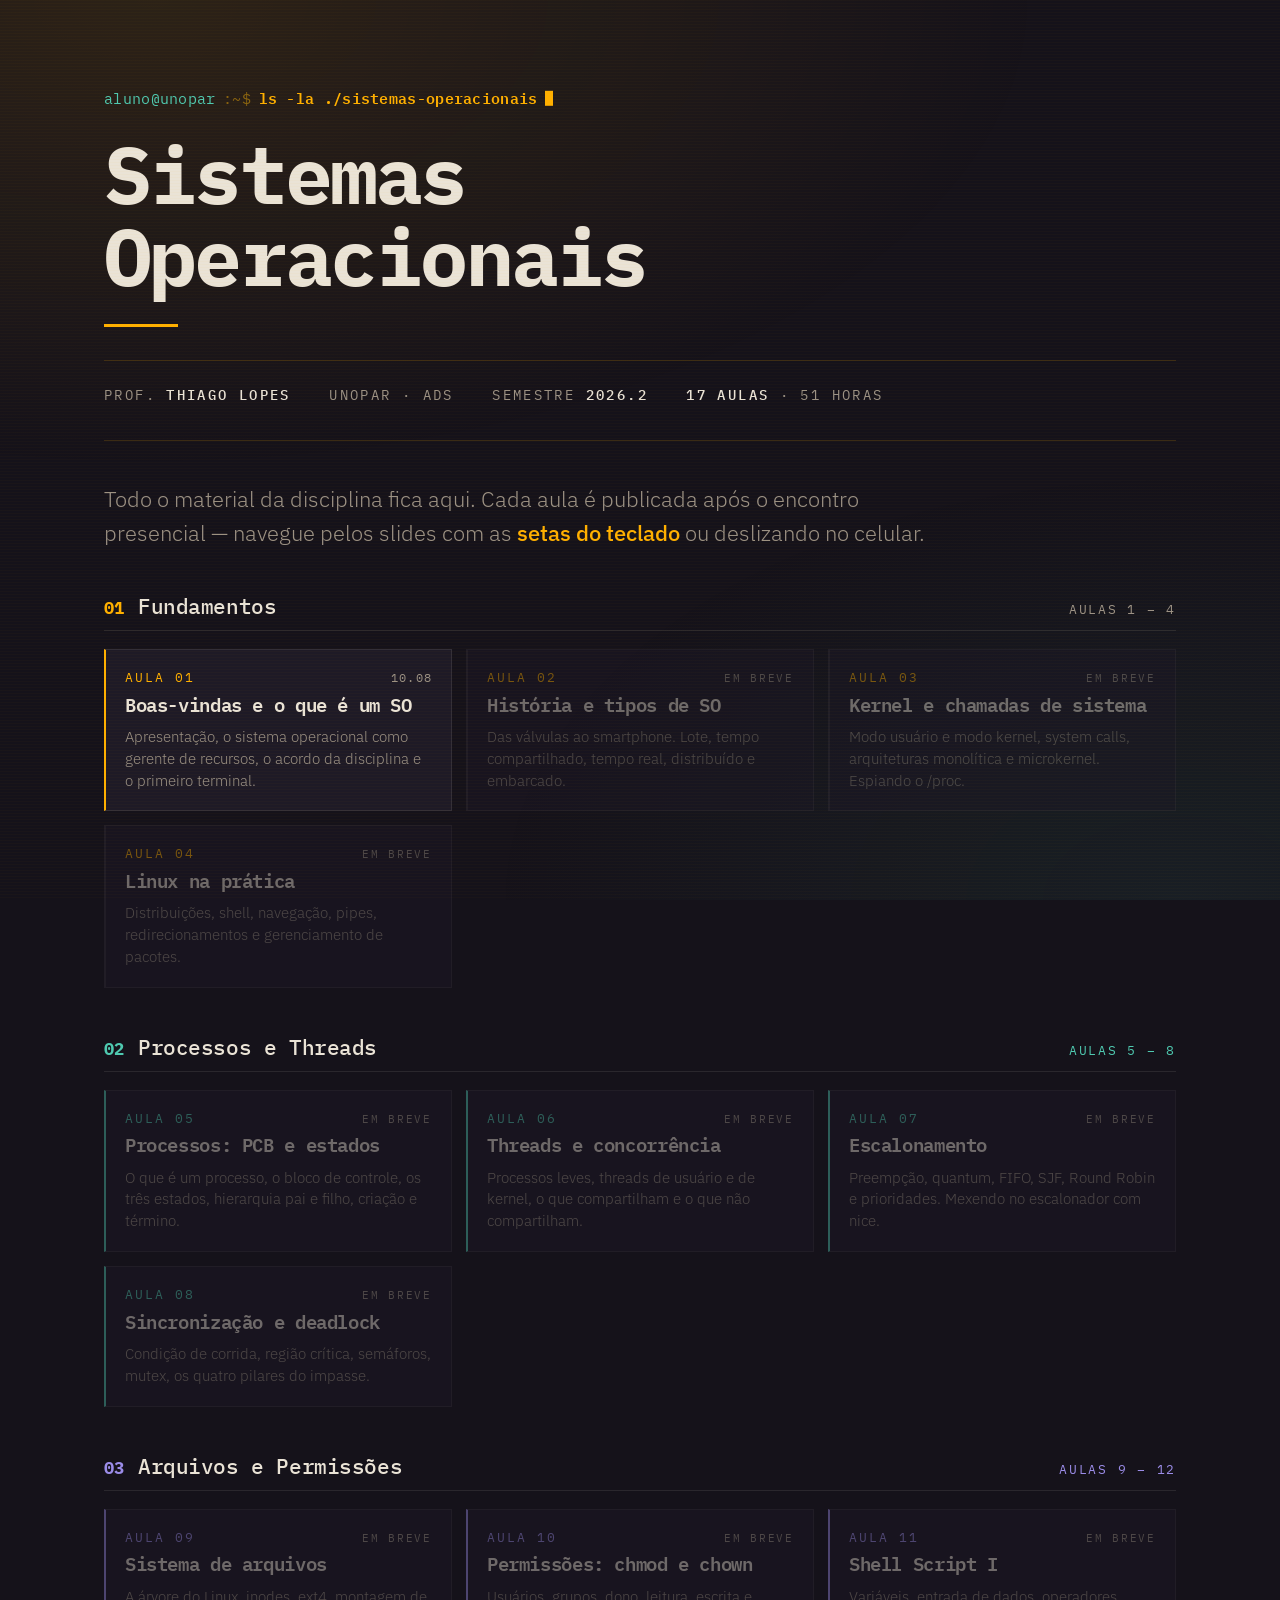
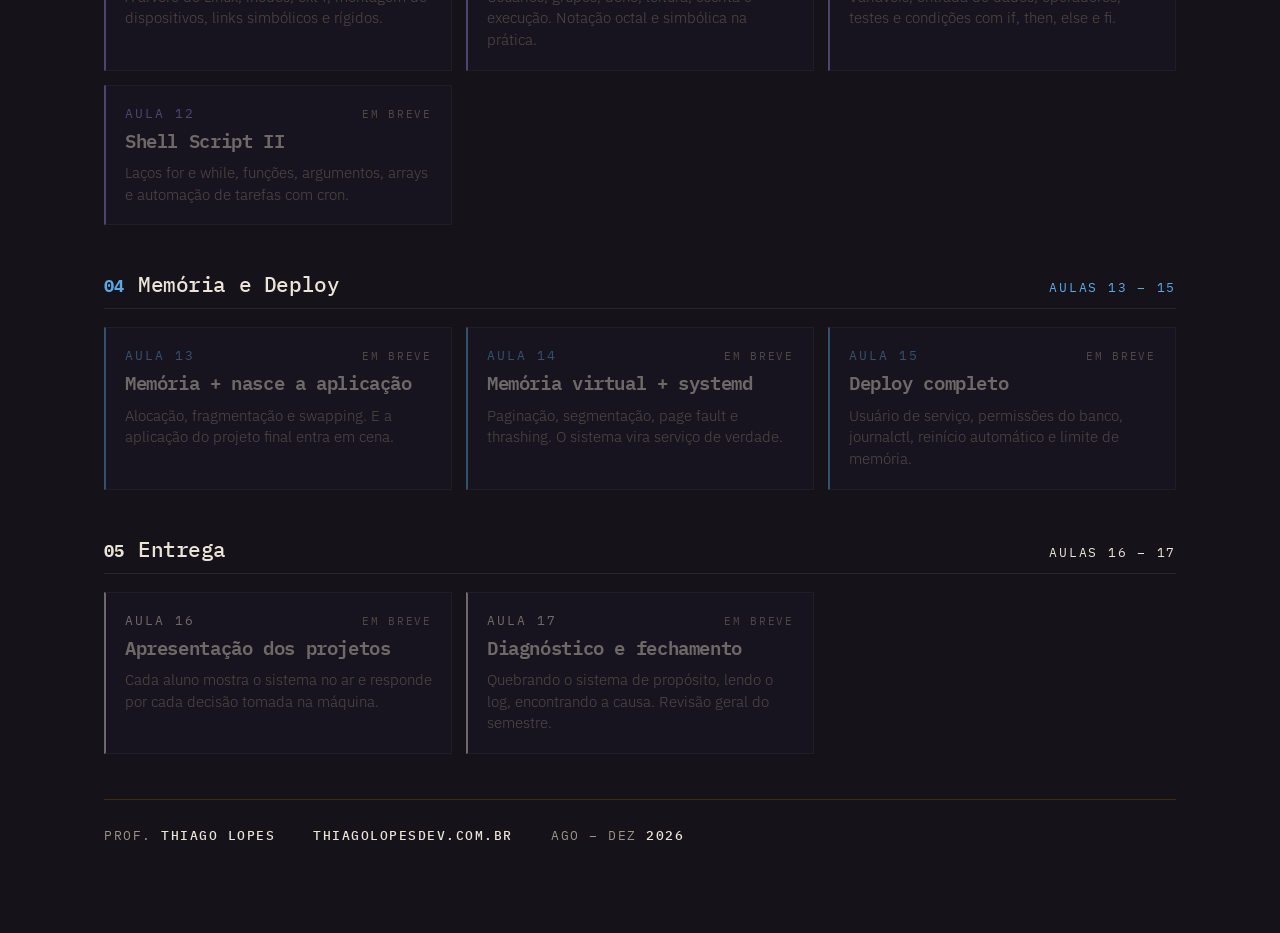
==== index.html @ 39b2677d "first commit" ====
<!DOCTYPE html>
<html lang="pt-BR">
<head>
<meta charset="UTF-8">
<meta name="viewport" content="width=device-width, initial-scale=1.0">
<title>Sistemas Operacionais — 2026.2 — Prof. Thiago Lopes</title>
<meta name="description" content="Material da disciplina de Sistemas Operacionais — Análise e Desenvolvimento de Sistemas — Unopar. Prof. Thiago Lopes.">
<link rel="preconnect" href="https://fonts.googleapis.com">
<link rel="preconnect" href="https://fonts.gstatic.com" crossorigin>
<link href="https://fonts.googleapis.com/css2?family=IBM+Plex+Mono:wght@400;500;600;700&family=IBM+Plex+Sans:wght@300;400;500;600&display=swap" rel="stylesheet">
<link rel="stylesheet" href="assets/deck.css">
</head>
<body class="index">

<div class="page">

  <header class="idx-head">
    <div class="prompt">
      <span class="usr">aluno@unopar</span><span class="sym">:~$</span>
      <span class="cmd">ls -la ./sistemas-operacionais</span><span class="caret"></span>
    </div>
    <h1>Sistemas<br>Operacionais</h1>
    <div class="rule-amber"></div>
    <div class="cover-meta">
      <div>Prof. <b>Thiago Lopes</b></div>
      <div>Unopar &middot; ADS</div>
      <div>Semestre <b>2026.2</b></div>
      <div><b>17 aulas</b> &middot; 51 horas</div>
    </div>
  </header>

  <p class="lede dim" style="margin-bottom:clamp(26px,4.6vh,46px)">
    Todo o material da disciplina fica aqui. Cada aula é publicada após o encontro presencial —
    navegue pelos slides com as <span class="hl">setas do teclado</span> ou deslizando no celular.
  </p>

  <div id="modulos"></div>

  <footer class="idx-foot">
    <div>Prof. <b>Thiago Lopes</b></div>
    <div><b>thiagolopesdev.com.br</b></div>
    <div>Ago &ndash; Dez <b>2026</b></div>
  </footer>

</div>

<script>
/* =========================================================
   CONFIGURAÇÃO DAS AULAS
   Para publicar uma aula: troque  pub:false  por  pub:true
   e suba o arquivo aulaXX.html correspondente.
   ========================================================= */
var MODULOS = [
  {
    n: '01', nome: 'Fundamentos', cls: '', faixa: 'Aulas 1 – 4',
    aulas: [
      { id: '01', data: '10.08', pub: true,  tt: 'Boas-vindas e o que é um SO',
        ds: 'Apresentação, o sistema operacional como gerente de recursos, o acordo da disciplina e o primeiro terminal.' },
      { id: '02', data: '17.08', pub: false, tt: 'História e tipos de SO',
        ds: 'Das válvulas ao smartphone. Lote, tempo compartilhado, tempo real, distribuído e embarcado.' },
      { id: '03', data: '24.08', pub: false, tt: 'Kernel e chamadas de sistema',
        ds: 'Modo usuário e modo kernel, system calls, arquiteturas monolítica e microkernel. Espiando o /proc.' },
      { id: '04', data: '31.08', pub: false, tt: 'Linux na prática',
        ds: 'Distribuições, shell, navegação, pipes, redirecionamentos e gerenciamento de pacotes.' }
    ]
  },
  {
    n: '02', nome: 'Processos e Threads', cls: 'm2', faixa: 'Aulas 5 – 8',
    aulas: [
      { id: '05', data: '14.09', pub: false, tt: 'Processos: PCB e estados',
        ds: 'O que é um processo, o bloco de controle, os três estados, hierarquia pai e filho, criação e término.' },
      { id: '06', data: '21.09', pub: false, tt: 'Threads e concorrência',
        ds: 'Processos leves, threads de usuário e de kernel, o que compartilham e o que não compartilham.' },
      { id: '07', data: '28.09', pub: false, tt: 'Escalonamento',
        ds: 'Preempção, quantum, FIFO, SJF, Round Robin e prioridades. Mexendo no escalonador com nice.' },
      { id: '08', data: '05.10', pub: false, tt: 'Sincronização e deadlock',
        ds: 'Condição de corrida, região crítica, semáforos, mutex, os quatro pilares do impasse.' }
    ]
  },
  {
    n: '03', nome: 'Arquivos e Permissões', cls: 'm3', faixa: 'Aulas 9 – 12',
    aulas: [
      { id: '09', data: '19.10', pub: false, tt: 'Sistema de arquivos',
        ds: 'A árvore do Linux, inodes, ext4, montagem de dispositivos, links simbólicos e rígidos.' },
      { id: '10', data: '26.10', pub: false, tt: 'Permissões: chmod e chown',
        ds: 'Usuários, grupos, dono, leitura, escrita e execução. Notação octal e simbólica na prática.' },
      { id: '11', data: '09.11', pub: false, tt: 'Shell Script I',
        ds: 'Variáveis, entrada de dados, operadores, testes e condições com if, then, else e fi.' },
      { id: '12', data: '16.11', pub: false, tt: 'Shell Script II',
        ds: 'Laços for e while, funções, argumentos, arrays e automação de tarefas com cron.' }
    ]
  },
  {
    n: '04', nome: 'Memória e Deploy', cls: 'm4', faixa: 'Aulas 13 – 15',
    aulas: [
      { id: '13', data: '23.11', pub: false, tt: 'Memória + nasce a aplicação',
        ds: 'Alocação, fragmentação e swapping. E a aplicação do projeto final entra em cena.' },
      { id: '14', data: '30.11', pub: false, tt: 'Memória virtual + systemd',
        ds: 'Paginação, segmentação, page fault e thrashing. O sistema vira serviço de verdade.' },
      { id: '15', data: '07.12', pub: false, tt: 'Deploy completo',
        ds: 'Usuário de serviço, permissões do banco, journalctl, reinício automático e limite de memória.' }
    ]
  },
  {
    n: '05', nome: 'Entrega', cls: 'm5', faixa: 'Aulas 16 – 17',
    aulas: [
      { id: '16', data: '14.12', pub: false, tt: 'Apresentação dos projetos',
        ds: 'Cada aluno mostra o sistema no ar e responde por cada decisão tomada na máquina.' },
      { id: '17', data: '21.12', pub: false, tt: 'Diagnóstico e fechamento',
        ds: 'Quebrando o sistema de propósito, lendo o log, encontrando a causa. Revisão geral do semestre.' }
    ]
  }
];

var alvo = document.getElementById('modulos');
var html = '';

MODULOS.forEach(function (m) {
  html += '<section class="mod ' + m.cls + '">';
  html += '<div class="mod-h"><span class="num">' + m.n + '</span>' +
          '<span class="nm">' + m.nome + '</span>' +
          '<span class="rg">' + m.faixa + '</span></div>';
  html += '<div class="aulas">';
  m.aulas.forEach(function (a) {
    var href = a.pub ? 'aula' + a.id + '.html' : '#';
    var cls  = a.pub ? 'aula' : 'aula locked';
    var meta = a.pub ? '<span class="dt">' + a.data + '</span>'
                     : '<span class="lock">Em breve</span>';
    html += '<a class="' + cls + '" href="' + href + '"' + (a.pub ? '' : ' tabindex="-1" aria-disabled="true"') + '>' +
              '<div class="top"><span class="id">AULA ' + a.id + '</span>' + meta + '</div>' +
              '<div class="tt">' + a.tt + '</div>' +
              '<div class="ds">' + a.ds + '</div>' +
            '</a>';
  });
  html += '</div></section>';
});

alvo.innerHTML = html;
</script>

</body>
</html>
---- assets/deck.css ----
/* ===========================================================
   Sistemas Operacionais — 2026.2 — Prof. Thiago Lopes
   Folha de estilo compartilhada por todos os decks.
   =========================================================== */

:root{
  --void:#15121A;
  --panel:#1E1A26;
  --panel-2:#241F2E;
  --line:rgba(255,176,0,.16);
  --line-soft:rgba(234,227,214,.10);
  --amber:#FFB000;
  --amber-dim:#8A6410;
  --paper:#EAE3D6;
  --muted:#9C9285;
  --teal:#4FC9B0;
  --violet:#9B8CE8;
  --blue:#5AA9E6;
  --red:#E05263;
  --mono:'IBM Plex Mono',ui-monospace,Menlo,Consolas,monospace;
  --sans:'IBM Plex Sans',system-ui,sans-serif;
}
*{box-sizing:border-box;margin:0;padding:0}
html,body{height:100%}
body{
  background:var(--void);color:var(--paper);font-family:var(--sans);
  overflow:hidden;-webkit-font-smoothing:antialiased;
}
body::before{
  content:'';position:fixed;inset:0;pointer-events:none;z-index:3;
  background:repeating-linear-gradient(to bottom,rgba(255,176,0,.022) 0 1px,transparent 1px 3px);
}
body::after{
  content:'';position:fixed;inset:0;pointer-events:none;z-index:0;
  background:radial-gradient(120% 90% at 12% 0%,rgba(255,176,0,.10),transparent 58%),
             radial-gradient(90% 80% at 92% 100%,rgba(79,201,176,.07),transparent 60%);
}

/* ---------- deck ---------- */
.deck{position:relative;height:100vh;height:100dvh;width:100%;z-index:1}
.slide{
  position:absolute;inset:0;display:flex;flex-direction:column;justify-content:center;
  padding:clamp(24px,5vw,80px);padding-bottom:clamp(76px,9vh,110px);
  opacity:0;visibility:hidden;transform:translateY(14px);
  transition:opacity .38s ease,transform .38s ease,visibility .38s;
  overflow-y:auto;
}
.slide.on{opacity:1;visibility:visible;transform:none}
.wrap{width:100%;max-width:1120px;margin:0 auto}

/* ---------- prompt ---------- */
.prompt{
  font-family:var(--mono);font-size:clamp(11px,1.35vw,15px);letter-spacing:.02em;
  margin-bottom:clamp(14px,2.4vh,26px);color:var(--muted);
  display:flex;flex-wrap:wrap;gap:.5em;align-items:baseline;
}
.prompt .usr{color:var(--teal)}
.prompt .sym{color:var(--amber-dim)}
.prompt .cmd{color:var(--amber);font-weight:600}
.caret{display:inline-block;width:.55em;height:1em;background:var(--amber);
  transform:translateY(.12em);animation:blink 1.1s steps(2) infinite}
@keyframes blink{50%{opacity:0}}

/* ---------- tipografia ---------- */
h1{font-family:var(--mono);font-weight:700;font-size:clamp(32px,6.6vw,80px);
  line-height:1.03;letter-spacing:-.035em}
h2{font-family:var(--mono);font-weight:600;font-size:clamp(24px,4.3vw,50px);
  line-height:1.08;letter-spacing:-.03em;margin-bottom:clamp(14px,2.4vh,28px)}
h3.sub{font-family:var(--mono);font-weight:600;font-size:clamp(14px,1.7vw,20px);
  color:var(--amber);margin:clamp(16px,2.6vh,26px) 0 .6em;letter-spacing:-.01em}
.lede{font-size:clamp(14px,1.8vw,22px);line-height:1.55;font-weight:300;max-width:64ch}
.lede + .lede{margin-top:.85em}
.sm{font-size:clamp(12.5px,1.45vw,17px);line-height:1.5}
.dim{color:var(--muted)}
.hl{color:var(--amber);font-weight:500}
.hl-t{color:var(--teal);font-weight:500}
.hl-v{color:var(--violet);font-weight:500}
.hl-r{color:var(--red);font-weight:500}
strong{font-weight:600;color:var(--paper)}
code{font-family:var(--mono);color:var(--amber);font-size:.92em}
.rule-amber{width:74px;height:3px;background:var(--amber);margin:clamp(18px,3vh,30px) 0 0}

/* ---------- capa ---------- */
.cover-meta{
  font-family:var(--mono);font-size:clamp(10.5px,1.25vw,14px);text-transform:uppercase;
  letter-spacing:.17em;color:var(--muted);margin-top:clamp(20px,3.6vh,40px);
  padding-top:clamp(16px,2.8vh,28px);border-top:1px solid var(--line);
  display:flex;flex-wrap:wrap;gap:clamp(12px,3vw,42px);
}
.cover-meta b{color:var(--paper);font-weight:500}
.modtag{
  display:inline-block;font-family:var(--mono);font-size:clamp(10px,1.1vw,12.5px);
  letter-spacing:.18em;text-transform:uppercase;color:var(--amber);
  border:1px solid var(--line);padding:5px 11px;margin-bottom:clamp(14px,2.4vh,22px);
}

/* ---------- grids / cards ---------- */
.grid{display:grid;gap:clamp(10px,1.4vw,16px)}
.g2{grid-template-columns:repeat(2,1fr)}
.g3{grid-template-columns:repeat(3,1fr)}
.g4{grid-template-columns:repeat(4,1fr)}
.card{background:var(--panel);border:1px solid var(--line-soft);
  border-left:2px solid var(--amber-dim);padding:clamp(13px,1.8vw,21px)}
.card h3{font-family:var(--mono);font-size:clamp(12.5px,1.45vw,17px);font-weight:600;
  letter-spacing:-.01em;margin-bottom:.5em;color:var(--amber)}
.card p{font-size:clamp(12px,1.3vw,15.5px);line-height:1.5;color:var(--muted);font-weight:300}
.card p + p{margin-top:.6em}
.card.teal{border-left-color:var(--teal)} .card.teal h3{color:var(--teal)}
.card.violet{border-left-color:var(--violet)} .card.violet h3{color:var(--violet)}
.card.blue{border-left-color:var(--blue)} .card.blue h3{color:var(--blue)}
.card.red{border-left-color:var(--red)} .card.red h3{color:var(--red)}
.card.ghost{background:transparent;border-left-color:var(--amber-dim)}
.card.ghost h3{color:var(--muted)}

/* ---------- tabela estilo ps ---------- */
.ps{font-family:var(--mono);font-size:clamp(11px,1.4vw,16px);width:100%;border-collapse:collapse}
.ps th{text-align:left;font-weight:500;color:var(--amber-dim);text-transform:uppercase;
  letter-spacing:.14em;font-size:clamp(9px,1vw,11.5px);padding-bottom:9px;
  border-bottom:1px solid var(--line)}
.ps td{padding:clamp(8px,1.4vh,14px) 14px clamp(8px,1.4vh,14px) 0;
  border-bottom:1px solid var(--line-soft);vertical-align:top}
.ps td:first-child{color:var(--amber);white-space:nowrap}
.ps td:nth-child(2){color:var(--paper)}
.ps td:last-child{color:var(--muted);font-family:var(--sans);font-weight:300;padding-right:0}
.ps.plain td:nth-child(2){color:var(--muted);font-family:var(--sans);font-weight:300}

/* ---------- bloco de terminal ---------- */
.term{
  background:#100D14;border:1px solid var(--line);font-family:var(--mono);
  font-size:clamp(11px,1.35vw,16px);line-height:1.65;padding:clamp(13px,1.8vw,22px);
  overflow-x:auto;margin-top:clamp(10px,1.8vh,20px);white-space:pre;
}
.term .c{color:var(--amber);font-weight:500}      /* comando */
.term .o{color:var(--paper)}                       /* output  */
.term .g{color:var(--muted)}                       /* comentário */
.term .ok{color:var(--teal)}
.term .err{color:var(--red)}
.term .p{color:var(--teal)}                        /* prompt */
.term.compact{font-size:clamp(10.5px,1.2vw,14px);line-height:1.55}

/* ---------- chips ---------- */
.chips{display:flex;flex-wrap:wrap;gap:8px;margin-top:clamp(14px,2.2vh,24px)}
.chip{font-family:var(--mono);font-size:clamp(10.5px,1.2vw,14px);padding:7px 13px;
  border:1px solid var(--line);color:var(--paper);background:rgba(255,176,0,.05)}
.chip.off{color:var(--muted);border-color:var(--line-soft);background:transparent}

/* ---------- camadas ---------- */
.layers{display:flex;flex-direction:column;gap:6px;margin-top:clamp(8px,1.6vh,18px)}
.layer{display:flex;align-items:center;gap:clamp(12px,2vw,26px);
  padding:clamp(9px,1.5vh,16px) clamp(13px,2vw,22px);
  background:var(--panel);border:1px solid var(--line-soft)}
.layer .tag{font-family:var(--mono);font-weight:600;font-size:clamp(11.5px,1.45vw,17px);
  min-width:clamp(92px,13vw,170px);letter-spacing:-.02em}
.layer .txt{font-size:clamp(11.5px,1.3vw,16px);color:var(--muted);font-weight:300;line-height:1.45}
.layer.kernel{background:rgba(255,176,0,.10);border-color:var(--amber)}
.layer.kernel .tag{color:var(--amber)} .layer.kernel .txt{color:var(--paper)}
.layer.you .tag{color:var(--teal)}
.layer.hw .tag{color:var(--muted)}

/* ---------- lista numerada ---------- */
.rules{list-style:none;margin-top:clamp(8px,1.6vh,18px)}
.rules li{display:flex;gap:clamp(11px,1.7vw,20px);align-items:baseline;
  padding:clamp(9px,1.5vh,15px) 0;border-bottom:1px solid var(--line-soft);
  font-size:clamp(13px,1.5vw,18px);font-weight:300;line-height:1.45}
.rules li .n{font-family:var(--mono);color:var(--amber);font-size:.8em;font-weight:600;min-width:2.2em}
.rules.tight li{padding:clamp(7px,1.1vh,11px) 0;font-size:clamp(12.5px,1.4vw,17px)}

/* ---------- estatísticas ---------- */
.stats{display:flex;flex-wrap:wrap;gap:clamp(18px,5vw,70px);margin-top:clamp(16px,2.8vh,32px)}
.stat b{display:block;font-family:var(--mono);font-weight:700;color:var(--amber);
  font-size:clamp(34px,5.6vw,64px);line-height:1;letter-spacing:-.04em}
.stat span{display:block;font-family:var(--mono);font-size:clamp(9.5px,1.05vw,12.5px);
  text-transform:uppercase;letter-spacing:.16em;color:var(--muted);margin-top:9px}

/* ---------- frase grande ---------- */
.big-q{font-family:var(--mono);font-weight:600;letter-spacing:-.03em;line-height:1.13;
  font-size:clamp(25px,5vw,60px)}
.big-q em{font-style:normal;color:var(--amber)}

/* ---------- caixa de laboratório ---------- */
.lab{border:1px solid var(--teal);background:rgba(79,201,176,.06);
  padding:clamp(14px,2vw,24px);margin-top:clamp(12px,2vh,22px)}
.lab .lab-h{font-family:var(--mono);font-size:clamp(10px,1.1vw,12.5px);letter-spacing:.2em;
  text-transform:uppercase;color:var(--teal);margin-bottom:.9em}
.lab p{font-size:clamp(12.5px,1.4vw,17px);line-height:1.5;font-weight:300}
.warn{border-color:var(--red);background:rgba(224,82,99,.07)}
.warn .lab-h{color:var(--red)}

/* ---------- calendário ---------- */
.cal{display:grid;grid-template-columns:repeat(5,1fr);gap:clamp(8px,1.1vw,14px);
  margin-top:clamp(6px,1.4vh,16px)}
.month{border-top:1px solid var(--line);padding-top:10px}
.month h4{font-family:var(--mono);font-size:clamp(9.5px,1.05vw,12px);font-weight:600;
  letter-spacing:.2em;color:var(--amber-dim);margin-bottom:9px}
.day{display:flex;align-items:baseline;gap:7px;font-family:var(--mono);
  font-size:clamp(10px,1.1vw,13.5px);padding:5px 7px;margin-bottom:4px;
  border-left:2px solid var(--amber);background:var(--panel)}
.day b{font-weight:500;color:var(--paper);min-width:2.4em}
.day span{color:var(--muted);font-size:.86em;letter-spacing:.04em}
.day.m2{border-left-color:var(--teal)}
.day.m3{border-left-color:var(--violet)}
.day.m4{border-left-color:var(--blue)}
.day.m5{border-left-color:var(--paper)}
.day.off{border-left-color:var(--red);background:transparent;opacity:.55}
.day.off b{color:var(--red)}
.day.now{outline:1px solid var(--amber);background:rgba(255,176,0,.12)}
.legend{display:flex;flex-wrap:wrap;gap:clamp(10px,1.8vw,22px);margin-top:clamp(12px,2.2vh,22px);
  font-family:var(--mono);font-size:clamp(9.5px,1.05vw,13px);color:var(--muted)}
.legend i{display:inline-block;width:20px;height:2px;margin-right:7px;transform:translateY(-3px)}

/* ---------- barra de status ---------- */
.status{position:fixed;left:0;right:0;bottom:0;z-index:4;border-top:1px solid var(--line);
  background:rgba(21,18,26,.94);backdrop-filter:blur(6px)}
.bar{height:2px;background:var(--amber);width:0;transition:width .38s ease}
.status .row{display:flex;justify-content:space-between;align-items:center;gap:12px;
  padding:9px clamp(13px,3vw,26px);font-family:var(--mono);font-size:clamp(9px,1.05vw,12px);
  letter-spacing:.14em;text-transform:uppercase;color:var(--muted)}
.status b{color:var(--amber);font-weight:500}
.status a.home{color:var(--muted);text-decoration:none;border-bottom:1px solid transparent}
.status a.home:hover{color:var(--amber);border-color:var(--amber)}
.nav{display:flex;gap:6px;align-items:center}
.nav button{font-family:var(--mono);font-size:13px;line-height:1;background:transparent;
  color:var(--muted);border:1px solid var(--line);padding:6px 11px;cursor:pointer;transition:.15s}
.nav button:hover{color:var(--amber);border-color:var(--amber)}
.nav button:focus-visible{outline:2px solid var(--amber);outline-offset:2px}
.nav button.active{color:var(--amber);border-color:var(--amber)}
.fs-lbl{letter-spacing:.14em;font-size:10px}
.hide-sm{display:inline}

/* ===========================================================
   ÍNDICE (index.html)
   =========================================================== */
body.index{overflow-y:auto;overflow-x:hidden}
.page{position:relative;z-index:1;max-width:1180px;margin:0 auto;
  padding:clamp(34px,7vw,86px) clamp(20px,5vw,54px) clamp(60px,10vh,110px)}
.idx-head{border-bottom:1px solid var(--line);padding-bottom:clamp(22px,4vh,38px);
  margin-bottom:clamp(26px,4.6vh,46px)}
.mod{margin-bottom:clamp(30px,5vh,52px)}
.mod-h{display:flex;align-items:baseline;gap:14px;flex-wrap:wrap;
  border-bottom:1px solid var(--line-soft);padding-bottom:10px;margin-bottom:clamp(12px,2vh,20px)}
.mod-h .num{font-family:var(--mono);font-weight:700;font-size:clamp(13px,1.5vw,17px);color:var(--amber)}
.mod-h .nm{font-family:var(--mono);font-weight:500;font-size:clamp(14px,1.7vw,21px);letter-spacing:-.02em}
.mod-h .rg{font-family:var(--mono);font-size:clamp(10px,1.1vw,12.5px);color:var(--muted);
  letter-spacing:.14em;text-transform:uppercase;margin-left:auto}
.mod.m2 .mod-h .num,.mod.m2 .mod-h .rg{color:var(--teal)}
.mod.m3 .mod-h .num,.mod.m3 .mod-h .rg{color:var(--violet)}
.mod.m4 .mod-h .num,.mod.m4 .mod-h .rg{color:var(--blue)}
.mod.m5 .mod-h .num,.mod.m5 .mod-h .rg{color:var(--paper)}

.aulas{display:grid;grid-template-columns:repeat(auto-fill,minmax(268px,1fr));gap:clamp(9px,1.2vw,14px)}
a.aula{
  display:block;text-decoration:none;color:inherit;background:var(--panel);
  border:1px solid var(--line-soft);border-left:2px solid var(--amber);
  padding:clamp(13px,1.6vw,19px);transition:transform .16s ease,border-color .16s ease,background .16s ease;
}
a.aula:hover{transform:translateY(-2px);background:var(--panel-2);border-color:var(--amber)}
a.aula:focus-visible{outline:2px solid var(--amber);outline-offset:3px}
.aula .top{display:flex;justify-content:space-between;align-items:baseline;gap:10px;margin-bottom:.55em}
.aula .id{font-family:var(--mono);font-size:clamp(10px,1.1vw,12.5px);letter-spacing:.16em;color:var(--amber)}
.aula .dt{font-family:var(--mono);font-size:clamp(9.5px,1.05vw,12px);color:var(--muted);letter-spacing:.1em}
.aula .tt{font-family:var(--mono);font-weight:600;font-size:clamp(14px,1.6vw,19px);
  letter-spacing:-.02em;line-height:1.2;margin-bottom:.5em}
.aula .ds{font-size:clamp(12px,1.3vw,15px);line-height:1.45;color:var(--muted);font-weight:300}
.mod.m2 a.aula{border-left-color:var(--teal)} .mod.m2 .aula .id{color:var(--teal)}
.mod.m3 a.aula{border-left-color:var(--violet)} .mod.m3 .aula .id{color:var(--violet)}
.mod.m4 a.aula{border-left-color:var(--blue)} .mod.m4 .aula .id{color:var(--blue)}
.mod.m5 a.aula{border-left-color:var(--paper)} .mod.m5 .aula .id{color:var(--paper)}

a.aula.locked{opacity:.42;pointer-events:none;border-left-color:var(--line-soft)}
.aula .lock{font-family:var(--mono);font-size:clamp(9px,1vw,11px);letter-spacing:.16em;
  color:var(--muted);text-transform:uppercase}
.idx-foot{border-top:1px solid var(--line);padding-top:clamp(18px,3vh,30px);
  margin-top:clamp(14px,2.6vh,26px);font-family:var(--mono);
  font-size:clamp(10px,1.1vw,12.5px);letter-spacing:.12em;text-transform:uppercase;color:var(--muted);
  display:flex;flex-wrap:wrap;gap:clamp(12px,3vw,40px)}
.idx-foot b{color:var(--paper);font-weight:500}

/* ---------- responsivo ---------- */
@media (max-width:820px){
  .g4{grid-template-columns:repeat(2,1fr)}
  .g3{grid-template-columns:1fr}
  .cal{grid-template-columns:repeat(2,1fr)}
  .hide-sm{display:none}
  .fs-lbl{display:none}
  .layer{flex-direction:column;align-items:flex-start;gap:5px}
  .layer .tag{min-width:0}
  .ps td:last-child{display:none}
  .ps.keep td:last-child{display:table-cell}
}
@media (max-width:520px){
  .g2,.g4{grid-template-columns:1fr}
  .cal{grid-template-columns:1fr}
  .aulas{grid-template-columns:1fr}
}
@media (prefers-reduced-motion:reduce){*{transition:none!important;animation:none!important}}

/* ---------- impressão ---------- */
@media print{
  body{overflow:visible;background:#fff;color:#000}
  body::before,body::after{display:none}
  .status{display:none}
  .deck{height:auto}
  .slide{position:relative;opacity:1!important;visibility:visible!important;transform:none!important;
    page-break-after:always;min-height:100vh;padding:30px}
}
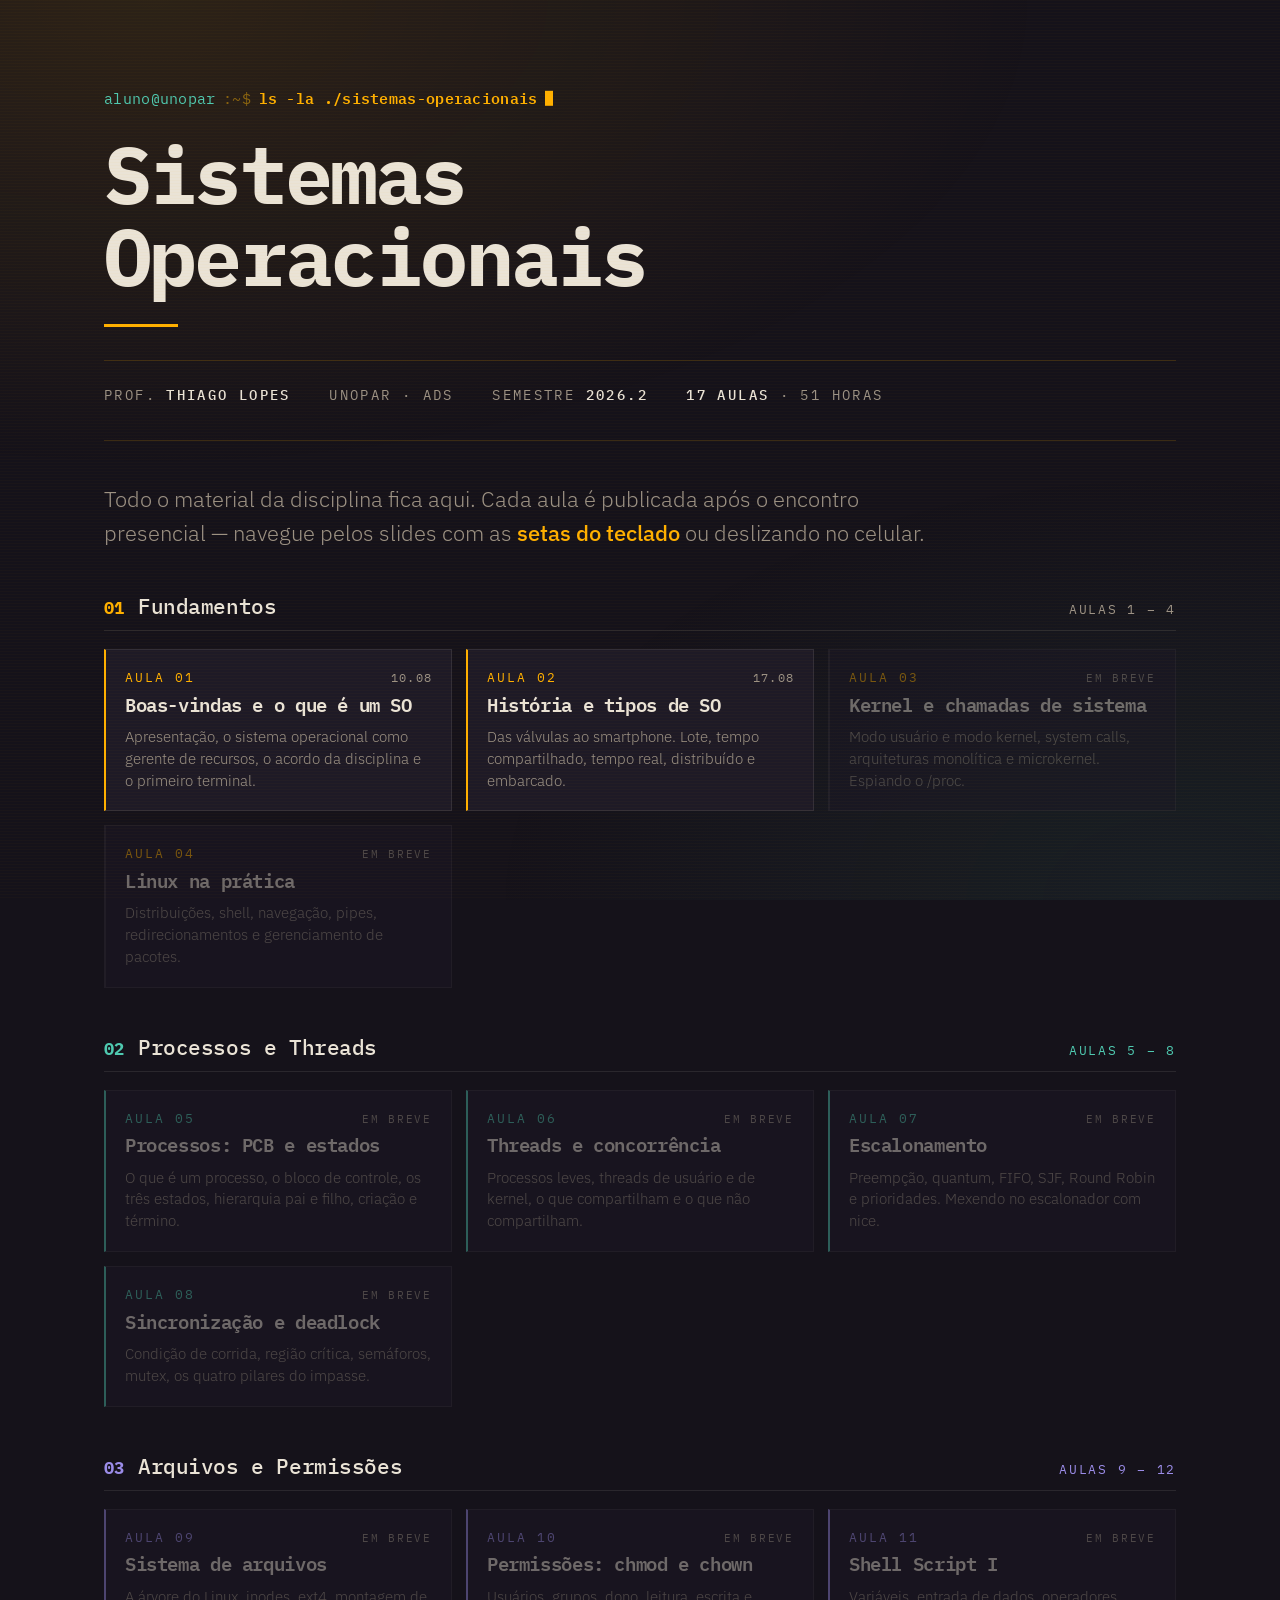
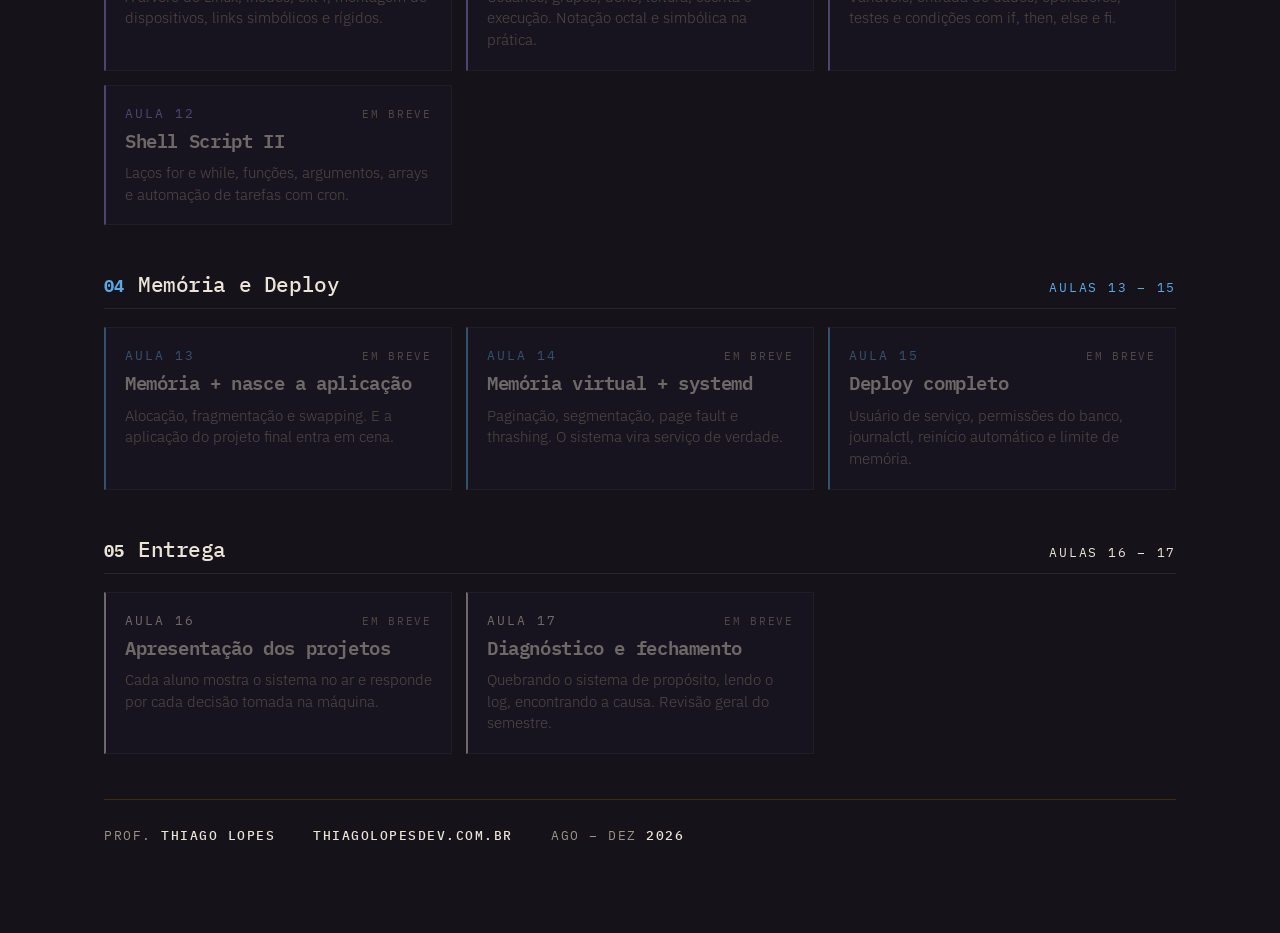
==== commit 413260df: "aula-2" ====
--- a/index.html
+++ b/index.html
@@ -56,7 +56,7 @@
     aulas: [
       { id: '01', data: '10.08', pub: true,  tt: 'Boas-vindas e o que é um SO',
         ds: 'Apresentação, o sistema operacional como gerente de recursos, o acordo da disciplina e o primeiro terminal.' },
-      { id: '02', data: '17.08', pub: false, tt: 'História e tipos de SO',
+      { id: '02', data: '17.08', pub: true, tt: 'História e tipos de SO',
         ds: 'Das válvulas ao smartphone. Lote, tempo compartilhado, tempo real, distribuído e embarcado.' },
       { id: '03', data: '24.08', pub: false, tt: 'Kernel e chamadas de sistema',
         ds: 'Modo usuário e modo kernel, system calls, arquiteturas monolítica e microkernel. Espiando o /proc.' },
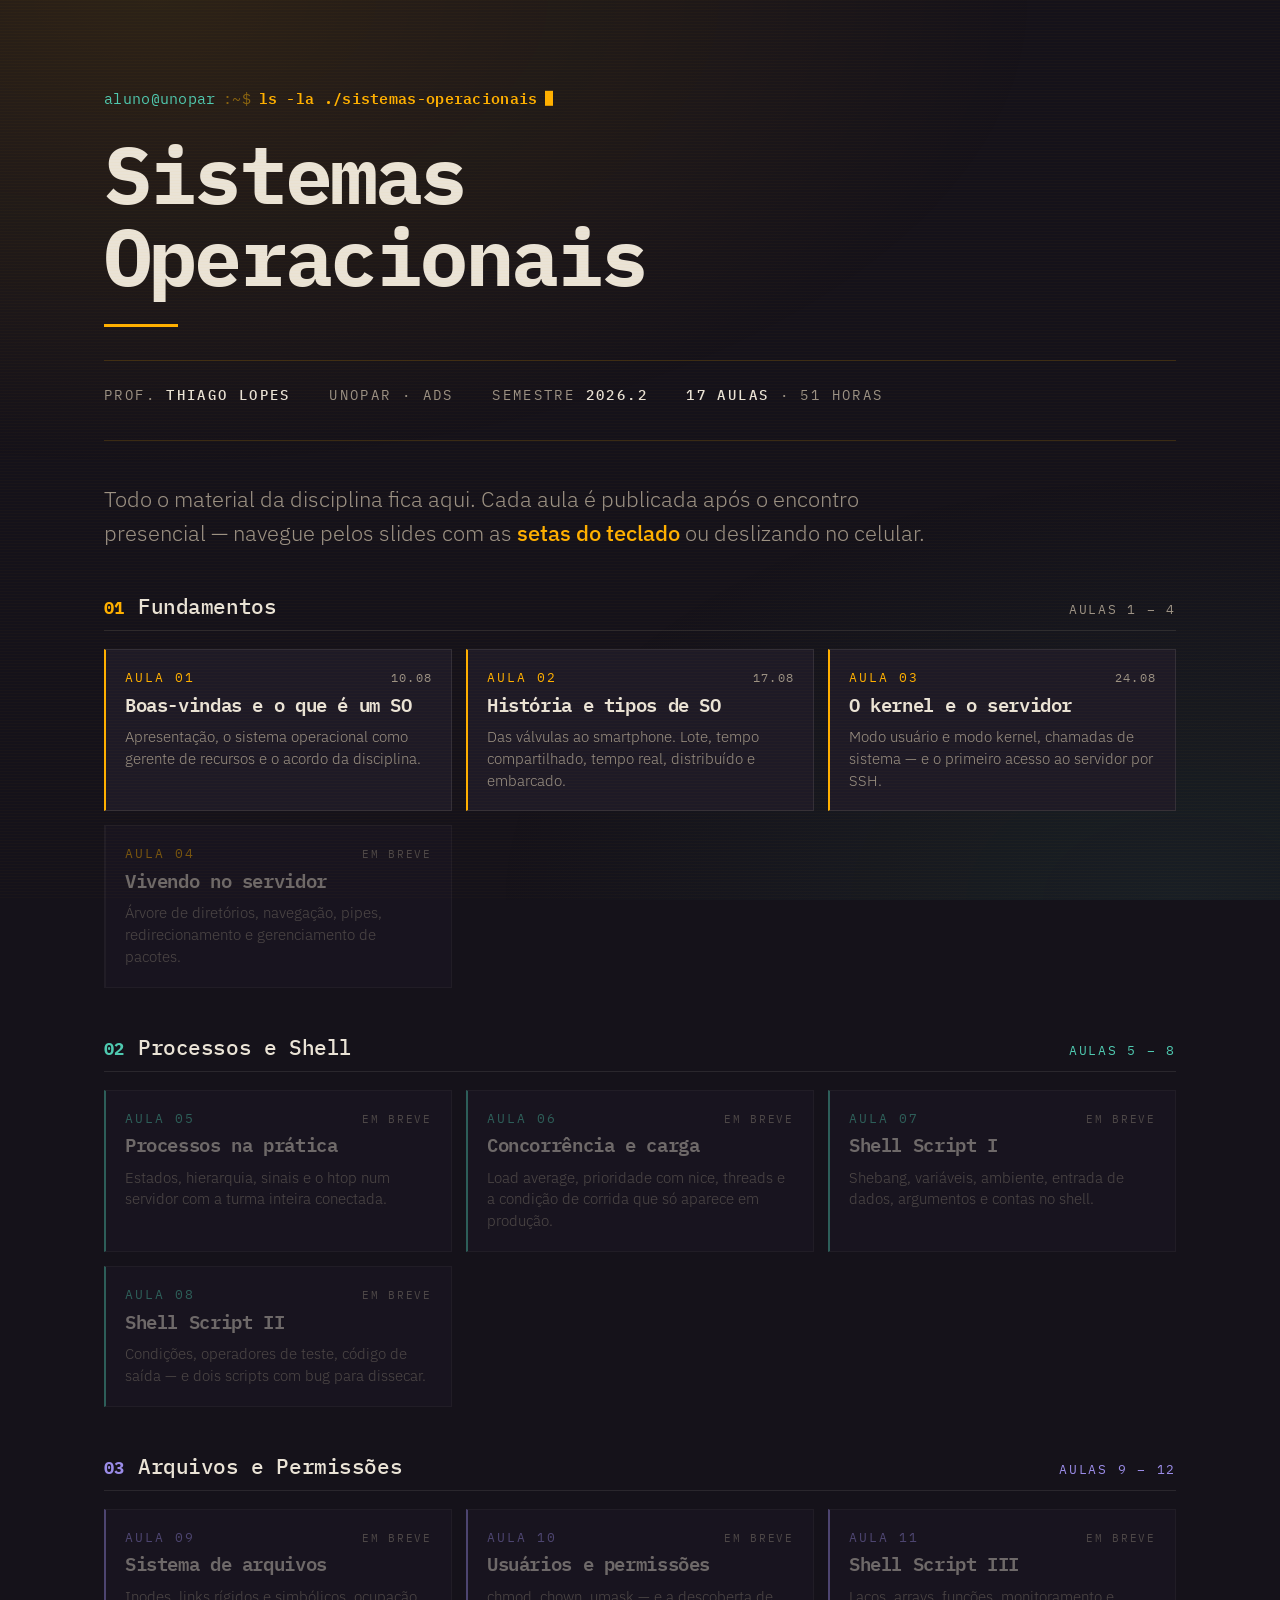
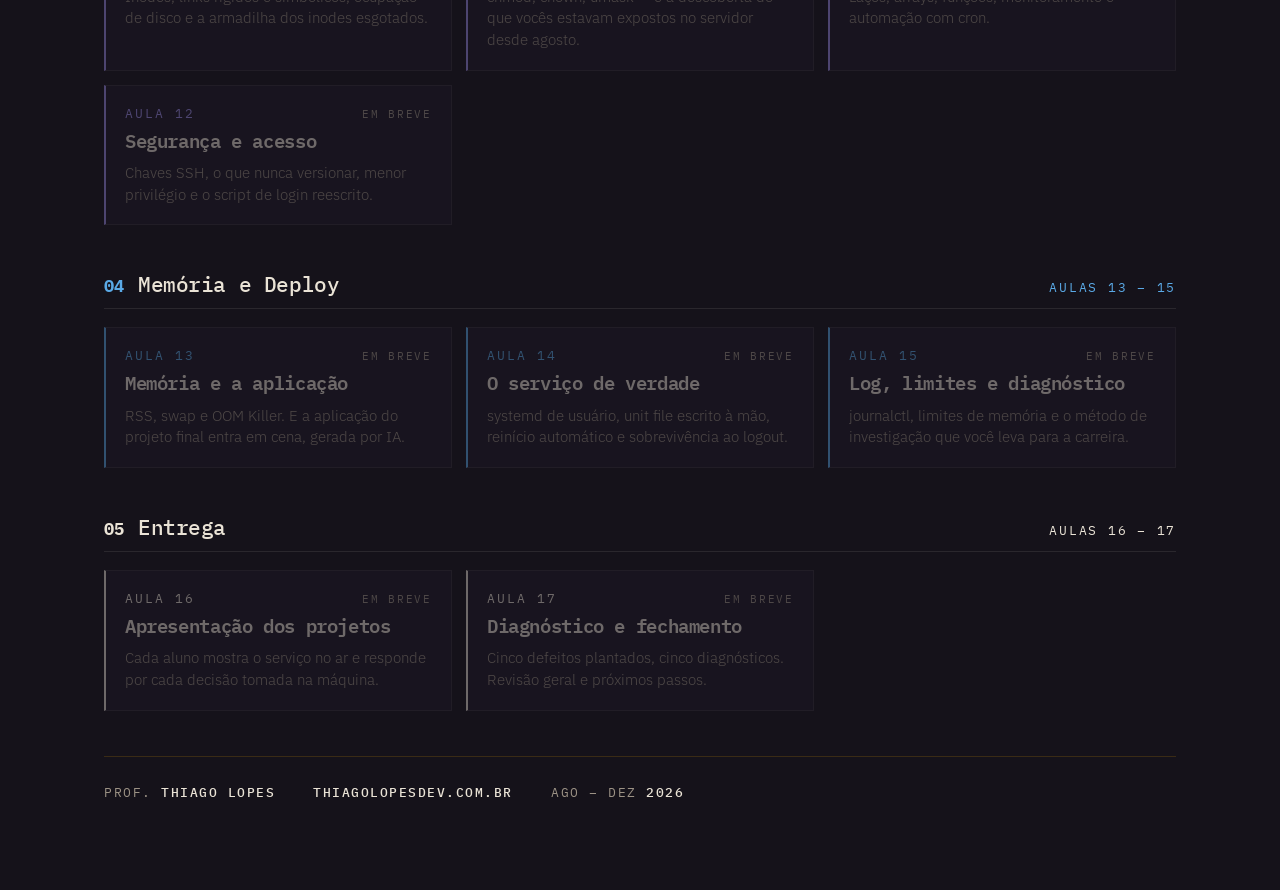
==== commit 672e60ad: "correcao aula" ====
--- a/index.html
+++ b/index.html
@@ -55,59 +55,59 @@
     n: '01', nome: 'Fundamentos', cls: '', faixa: 'Aulas 1 – 4',
     aulas: [
       { id: '01', data: '10.08', pub: true,  tt: 'Boas-vindas e o que é um SO',
-        ds: 'Apresentação, o sistema operacional como gerente de recursos, o acordo da disciplina e o primeiro terminal.' },
+        ds: 'Apresentação, o sistema operacional como gerente de recursos e o acordo da disciplina.' },
       { id: '02', data: '17.08', pub: true, tt: 'História e tipos de SO',
         ds: 'Das válvulas ao smartphone. Lote, tempo compartilhado, tempo real, distribuído e embarcado.' },
-      { id: '03', data: '24.08', pub: false, tt: 'Kernel e chamadas de sistema',
-        ds: 'Modo usuário e modo kernel, system calls, arquiteturas monolítica e microkernel. Espiando o /proc.' },
-      { id: '04', data: '31.08', pub: false, tt: 'Linux na prática',
-        ds: 'Distribuições, shell, navegação, pipes, redirecionamentos e gerenciamento de pacotes.' }
+      { id: '03', data: '24.08', pub: true, tt: 'O kernel e o servidor',
+        ds: 'Modo usuário e modo kernel, chamadas de sistema — e o primeiro acesso ao servidor por SSH.' },
+      { id: '04', data: '31.08', pub: false, tt: 'Vivendo no servidor',
+        ds: 'Árvore de diretórios, navegação, pipes, redirecionamento e gerenciamento de pacotes.' }
     ]
   },
   {
-    n: '02', nome: 'Processos e Threads', cls: 'm2', faixa: 'Aulas 5 – 8',
+    n: '02', nome: 'Processos e Shell', cls: 'm2', faixa: 'Aulas 5 – 8',
     aulas: [
-      { id: '05', data: '14.09', pub: false, tt: 'Processos: PCB e estados',
-        ds: 'O que é um processo, o bloco de controle, os três estados, hierarquia pai e filho, criação e término.' },
-      { id: '06', data: '21.09', pub: false, tt: 'Threads e concorrência',
-        ds: 'Processos leves, threads de usuário e de kernel, o que compartilham e o que não compartilham.' },
-      { id: '07', data: '28.09', pub: false, tt: 'Escalonamento',
-        ds: 'Preempção, quantum, FIFO, SJF, Round Robin e prioridades. Mexendo no escalonador com nice.' },
-      { id: '08', data: '05.10', pub: false, tt: 'Sincronização e deadlock',
-        ds: 'Condição de corrida, região crítica, semáforos, mutex, os quatro pilares do impasse.' }
+      { id: '05', data: '14.09', pub: false, tt: 'Processos na prática',
+        ds: 'Estados, hierarquia, sinais e o htop num servidor com a turma inteira conectada.' },
+      { id: '06', data: '21.09', pub: false, tt: 'Concorrência e carga',
+        ds: 'Load average, prioridade com nice, threads e a condição de corrida que só aparece em produção.' },
+      { id: '07', data: '28.09', pub: false, tt: 'Shell Script I',
+        ds: 'Shebang, variáveis, ambiente, entrada de dados, argumentos e contas no shell.' },
+      { id: '08', data: '05.10', pub: false, tt: 'Shell Script II',
+        ds: 'Condições, operadores de teste, código de saída — e dois scripts com bug para dissecar.' }
     ]
   },
   {
     n: '03', nome: 'Arquivos e Permissões', cls: 'm3', faixa: 'Aulas 9 – 12',
     aulas: [
       { id: '09', data: '19.10', pub: false, tt: 'Sistema de arquivos',
-        ds: 'A árvore do Linux, inodes, ext4, montagem de dispositivos, links simbólicos e rígidos.' },
-      { id: '10', data: '26.10', pub: false, tt: 'Permissões: chmod e chown',
-        ds: 'Usuários, grupos, dono, leitura, escrita e execução. Notação octal e simbólica na prática.' },
-      { id: '11', data: '09.11', pub: false, tt: 'Shell Script I',
-        ds: 'Variáveis, entrada de dados, operadores, testes e condições com if, then, else e fi.' },
-      { id: '12', data: '16.11', pub: false, tt: 'Shell Script II',
-        ds: 'Laços for e while, funções, argumentos, arrays e automação de tarefas com cron.' }
+        ds: 'Inodes, links rígidos e simbólicos, ocupação de disco e a armadilha dos inodes esgotados.' },
+      { id: '10', data: '26.10', pub: false, tt: 'Usuários e permissões',
+        ds: 'chmod, chown, umask — e a descoberta de que vocês estavam expostos no servidor desde agosto.' },
+      { id: '11', data: '09.11', pub: false, tt: 'Shell Script III',
+        ds: 'Laços, arrays, funções, monitoramento e automação com cron.' },
+      { id: '12', data: '16.11', pub: false, tt: 'Segurança e acesso',
+        ds: 'Chaves SSH, o que nunca versionar, menor privilégio e o script de login reescrito.' }
     ]
   },
   {
     n: '04', nome: 'Memória e Deploy', cls: 'm4', faixa: 'Aulas 13 – 15',
     aulas: [
-      { id: '13', data: '23.11', pub: false, tt: 'Memória + nasce a aplicação',
-        ds: 'Alocação, fragmentação e swapping. E a aplicação do projeto final entra em cena.' },
-      { id: '14', data: '30.11', pub: false, tt: 'Memória virtual + systemd',
-        ds: 'Paginação, segmentação, page fault e thrashing. O sistema vira serviço de verdade.' },
-      { id: '15', data: '07.12', pub: false, tt: 'Deploy completo',
-        ds: 'Usuário de serviço, permissões do banco, journalctl, reinício automático e limite de memória.' }
+      { id: '13', data: '23.11', pub: false, tt: 'Memória e a aplicação',
+        ds: 'RSS, swap e OOM Killer. E a aplicação do projeto final entra em cena, gerada por IA.' },
+      { id: '14', data: '30.11', pub: false, tt: 'O serviço de verdade',
+        ds: 'systemd de usuário, unit file escrito à mão, reinício automático e sobrevivência ao logout.' },
+      { id: '15', data: '07.12', pub: false, tt: 'Log, limites e diagnóstico',
+        ds: 'journalctl, limites de memória e o método de investigação que você leva para a carreira.' }
     ]
   },
   {
     n: '05', nome: 'Entrega', cls: 'm5', faixa: 'Aulas 16 – 17',
     aulas: [
       { id: '16', data: '14.12', pub: false, tt: 'Apresentação dos projetos',
-        ds: 'Cada aluno mostra o sistema no ar e responde por cada decisão tomada na máquina.' },
+        ds: 'Cada aluno mostra o serviço no ar e responde por cada decisão tomada na máquina.' },
       { id: '17', data: '21.12', pub: false, tt: 'Diagnóstico e fechamento',
-        ds: 'Quebrando o sistema de propósito, lendo o log, encontrando a causa. Revisão geral do semestre.' }
+        ds: 'Cinco defeitos plantados, cinco diagnósticos. Revisão geral e próximos passos.' }
     ]
   }
 ];
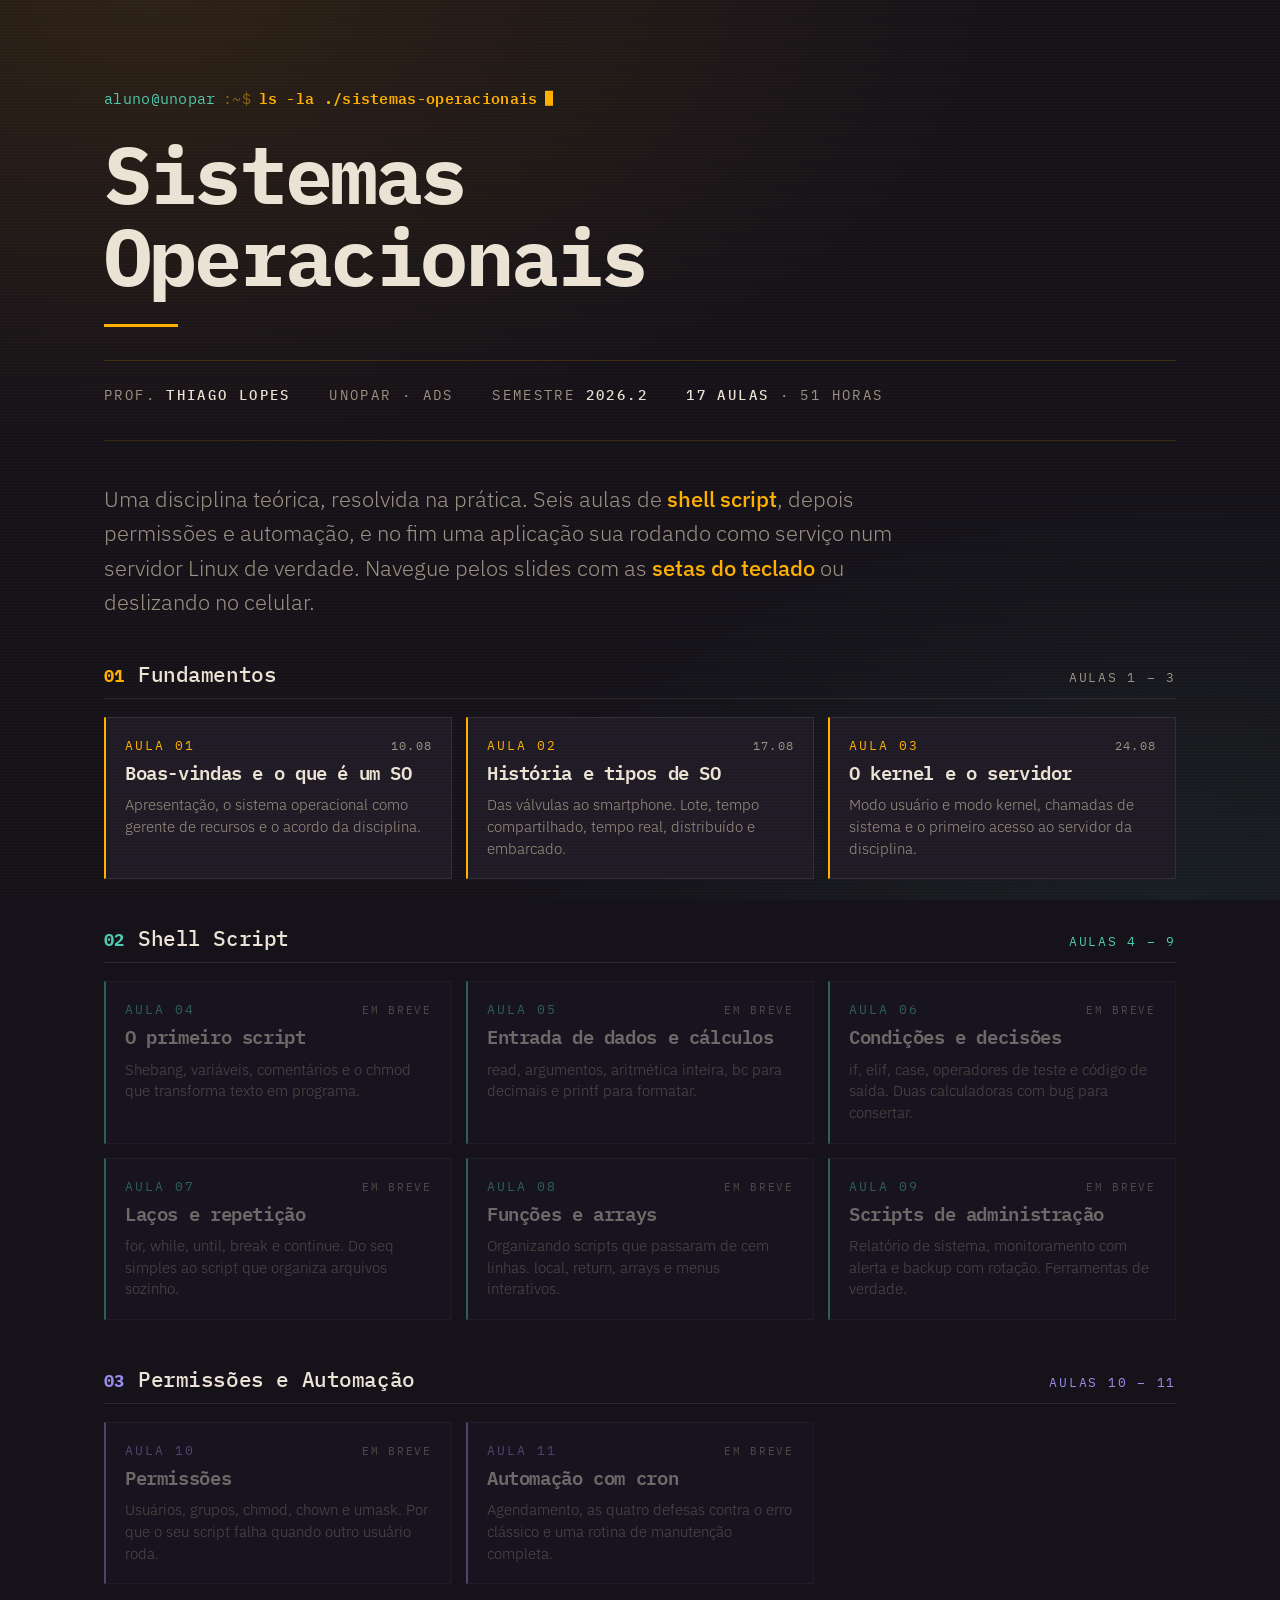
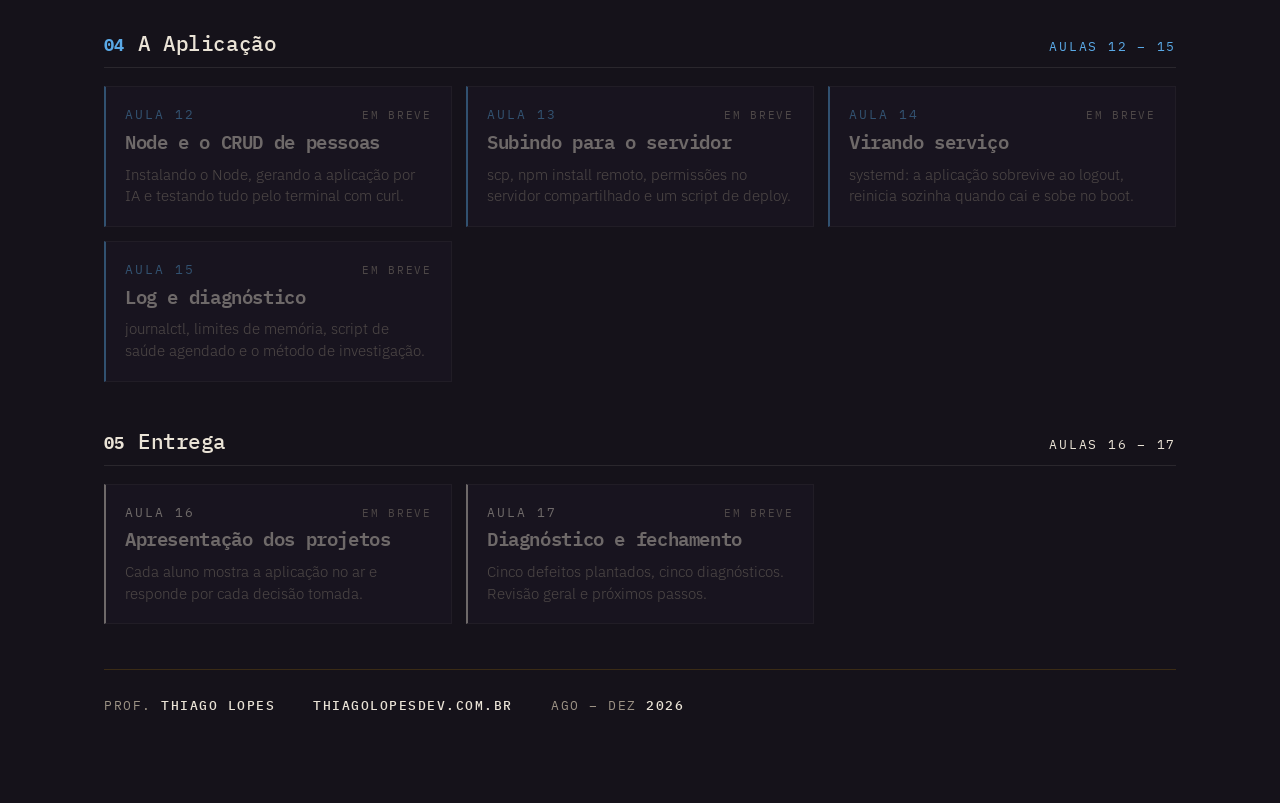
==== commit 66224792: "Update index.html" ====
--- a/index.html
+++ b/index.html
@@ -30,8 +30,10 @@
   </header>
 
   <p class="lede dim" style="margin-bottom:clamp(26px,4.6vh,46px)">
-    Todo o material da disciplina fica aqui. Cada aula é publicada após o encontro presencial —
-    navegue pelos slides com as <span class="hl">setas do teclado</span> ou deslizando no celular.
+    Uma disciplina teórica, resolvida na prática. Seis aulas de <span class="hl">shell script</span>,
+    depois permissões e automação, e no fim uma aplicação sua rodando como serviço
+    num servidor Linux de verdade.
+    Navegue pelos slides com as <span class="hl">setas do teclado</span> ou deslizando no celular.
   </p>
 
   <div id="modulos"></div>
@@ -52,60 +54,60 @@
    ========================================================= */
 var MODULOS = [
   {
-    n: '01', nome: 'Fundamentos', cls: '', faixa: 'Aulas 1 – 4',
+    n: '01', nome: 'Fundamentos', cls: '', faixa: 'Aulas 1 – 3',
     aulas: [
       { id: '01', data: '10.08', pub: true,  tt: 'Boas-vindas e o que é um SO',
         ds: 'Apresentação, o sistema operacional como gerente de recursos e o acordo da disciplina.' },
       { id: '02', data: '17.08', pub: true, tt: 'História e tipos de SO',
         ds: 'Das válvulas ao smartphone. Lote, tempo compartilhado, tempo real, distribuído e embarcado.' },
       { id: '03', data: '24.08', pub: true, tt: 'O kernel e o servidor',
-        ds: 'Modo usuário e modo kernel, chamadas de sistema — e o primeiro acesso ao servidor por SSH.' },
-      { id: '04', data: '31.08', pub: false, tt: 'Vivendo no servidor',
-        ds: 'Árvore de diretórios, navegação, pipes, redirecionamento e gerenciamento de pacotes.' }
+        ds: 'Modo usuário e modo kernel, chamadas de sistema e o primeiro acesso ao servidor da disciplina.' }
     ]
   },
   {
-    n: '02', nome: 'Processos e Shell', cls: 'm2', faixa: 'Aulas 5 – 8',
+    n: '02', nome: 'Shell Script', cls: 'm2', faixa: 'Aulas 4 – 9',
     aulas: [
-      { id: '05', data: '14.09', pub: false, tt: 'Processos na prática',
-        ds: 'Estados, hierarquia, sinais e o htop num servidor com a turma inteira conectada.' },
-      { id: '06', data: '21.09', pub: false, tt: 'Concorrência e carga',
-        ds: 'Load average, prioridade com nice, threads e a condição de corrida que só aparece em produção.' },
-      { id: '07', data: '28.09', pub: false, tt: 'Shell Script I',
-        ds: 'Shebang, variáveis, ambiente, entrada de dados, argumentos e contas no shell.' },
-      { id: '08', data: '05.10', pub: false, tt: 'Shell Script II',
-        ds: 'Condições, operadores de teste, código de saída — e dois scripts com bug para dissecar.' }
+      { id: '04', data: '31.08', pub: false, tt: 'O primeiro script',
+        ds: 'Shebang, variáveis, comentários e o chmod que transforma texto em programa.' },
+      { id: '05', data: '14.09', pub: false, tt: 'Entrada de dados e cálculos',
+        ds: 'read, argumentos, aritmética inteira, bc para decimais e printf para formatar.' },
+      { id: '06', data: '21.09', pub: false, tt: 'Condições e decisões',
+        ds: 'if, elif, case, operadores de teste e código de saída. Duas calculadoras com bug para consertar.' },
+      { id: '07', data: '28.09', pub: false, tt: 'Laços e repetição',
+        ds: 'for, while, until, break e continue. Do seq simples ao script que organiza arquivos sozinho.' },
+      { id: '08', data: '05.10', pub: false, tt: 'Funções e arrays',
+        ds: 'Organizando scripts que passaram de cem linhas. local, return, arrays e menus interativos.' },
+      { id: '09', data: '19.10', pub: false, tt: 'Scripts de administração',
+        ds: 'Relatório de sistema, monitoramento com alerta e backup com rotação. Ferramentas de verdade.' }
     ]
   },
   {
-    n: '03', nome: 'Arquivos e Permissões', cls: 'm3', faixa: 'Aulas 9 – 12',
+    n: '03', nome: 'Permissões e Automação', cls: 'm3', faixa: 'Aulas 10 – 11',
     aulas: [
-      { id: '09', data: '19.10', pub: false, tt: 'Sistema de arquivos',
-        ds: 'Inodes, links rígidos e simbólicos, ocupação de disco e a armadilha dos inodes esgotados.' },
-      { id: '10', data: '26.10', pub: false, tt: 'Usuários e permissões',
-        ds: 'chmod, chown, umask — e a descoberta de que vocês estavam expostos no servidor desde agosto.' },
-      { id: '11', data: '09.11', pub: false, tt: 'Shell Script III',
-        ds: 'Laços, arrays, funções, monitoramento e automação com cron.' },
-      { id: '12', data: '16.11', pub: false, tt: 'Segurança e acesso',
-        ds: 'Chaves SSH, o que nunca versionar, menor privilégio e o script de login reescrito.' }
+      { id: '10', data: '26.10', pub: false, tt: 'Permissões',
+        ds: 'Usuários, grupos, chmod, chown e umask. Por que o seu script falha quando outro usuário roda.' },
+      { id: '11', data: '09.11', pub: false, tt: 'Automação com cron',
+        ds: 'Agendamento, as quatro defesas contra o erro clássico e uma rotina de manutenção completa.' }
     ]
   },
   {
-    n: '04', nome: 'Memória e Deploy', cls: 'm4', faixa: 'Aulas 13 – 15',
+    n: '04', nome: 'A Aplicação', cls: 'm4', faixa: 'Aulas 12 – 15',
     aulas: [
-      { id: '13', data: '23.11', pub: false, tt: 'Memória e a aplicação',
-        ds: 'RSS, swap e OOM Killer. E a aplicação do projeto final entra em cena, gerada por IA.' },
-      { id: '14', data: '30.11', pub: false, tt: 'O serviço de verdade',
-        ds: 'systemd de usuário, unit file escrito à mão, reinício automático e sobrevivência ao logout.' },
-      { id: '15', data: '07.12', pub: false, tt: 'Log, limites e diagnóstico',
-        ds: 'journalctl, limites de memória e o método de investigação que você leva para a carreira.' }
+      { id: '12', data: '16.11', pub: false, tt: 'Node e o CRUD de pessoas',
+        ds: 'Instalando o Node, gerando a aplicação por IA e testando tudo pelo terminal com curl.' },
+      { id: '13', data: '23.11', pub: false, tt: 'Subindo para o servidor',
+        ds: 'scp, npm install remoto, permissões no servidor compartilhado e um script de deploy.' },
+      { id: '14', data: '30.11', pub: false, tt: 'Virando serviço',
+        ds: 'systemd: a aplicação sobrevive ao logout, reinicia sozinha quando cai e sobe no boot.' },
+      { id: '15', data: '07.12', pub: false, tt: 'Log e diagnóstico',
+        ds: 'journalctl, limites de memória, script de saúde agendado e o método de investigação.' }
     ]
   },
   {
     n: '05', nome: 'Entrega', cls: 'm5', faixa: 'Aulas 16 – 17',
     aulas: [
       { id: '16', data: '14.12', pub: false, tt: 'Apresentação dos projetos',
-        ds: 'Cada aluno mostra o serviço no ar e responde por cada decisão tomada na máquina.' },
+        ds: 'Cada aluno mostra a aplicação no ar e responde por cada decisão tomada.' },
       { id: '17', data: '21.12', pub: false, tt: 'Diagnóstico e fechamento',
         ds: 'Cinco defeitos plantados, cinco diagnósticos. Revisão geral e próximos passos.' }
     ]
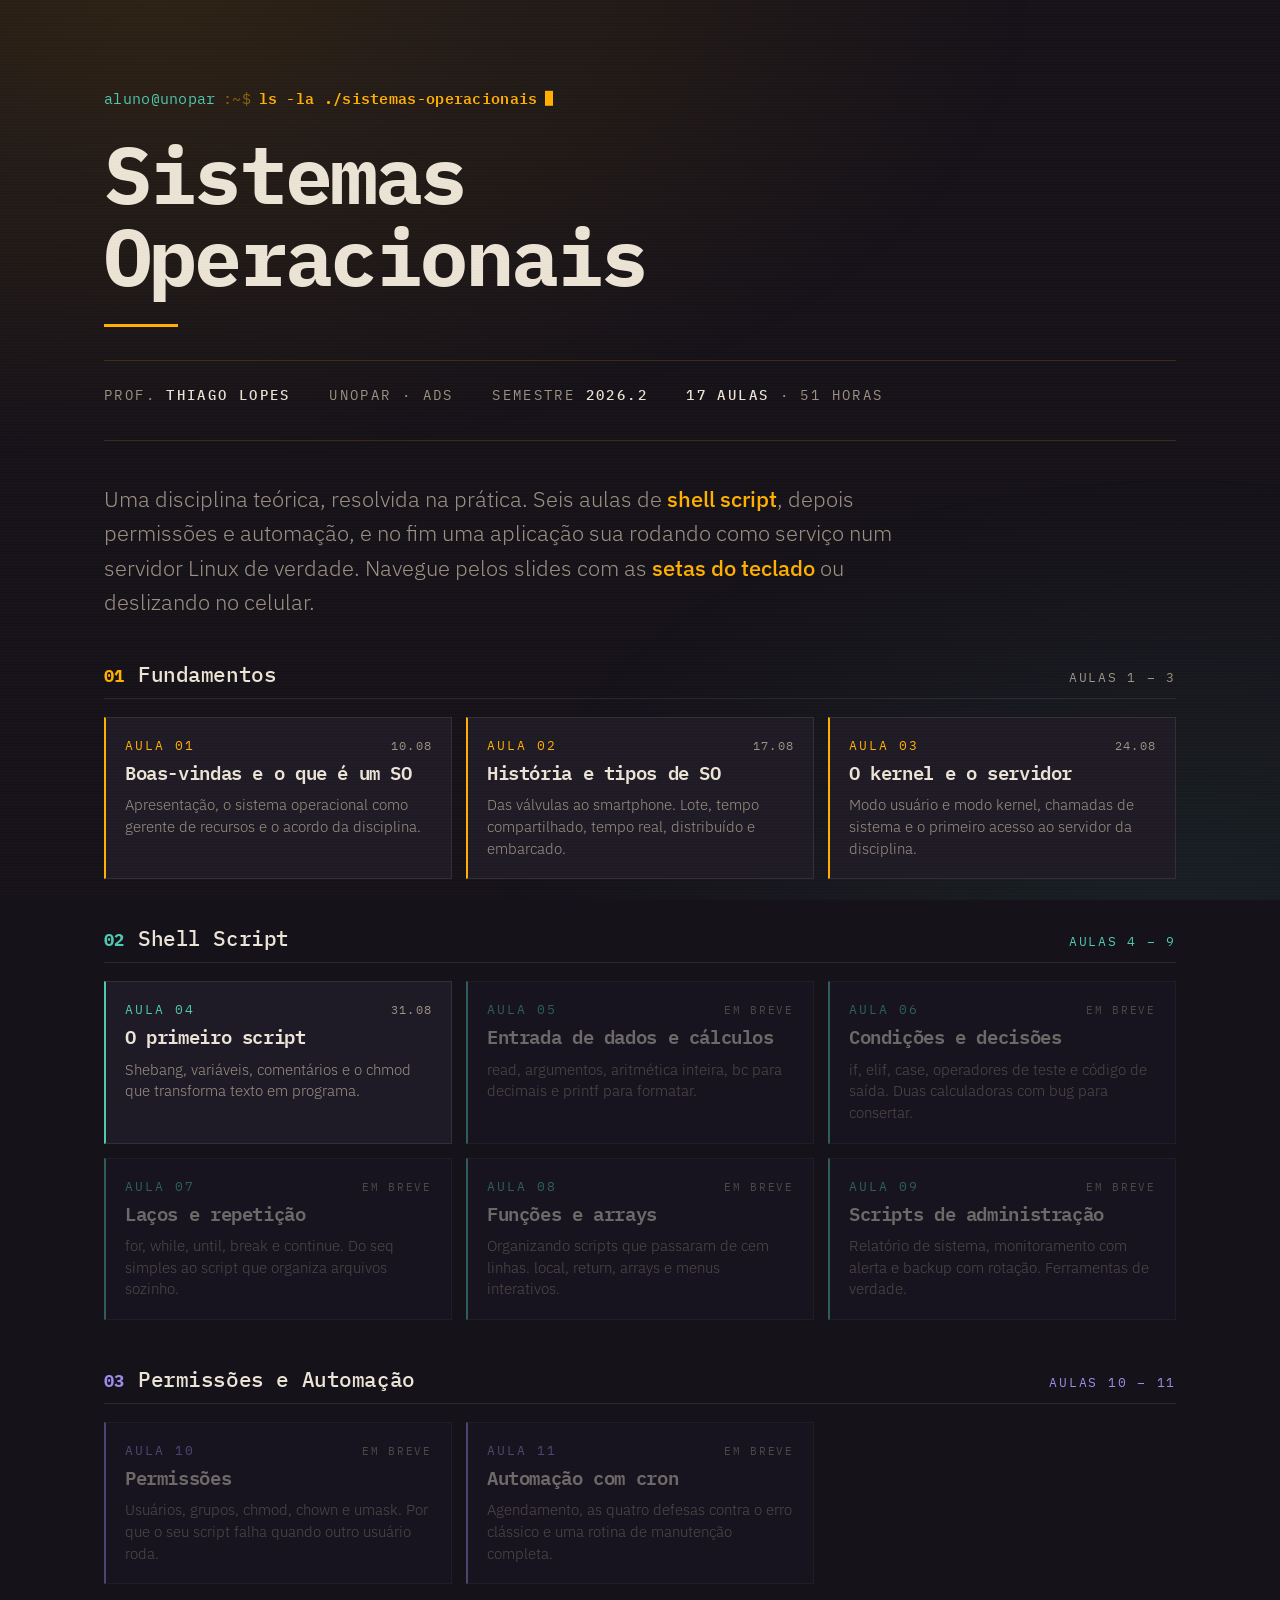
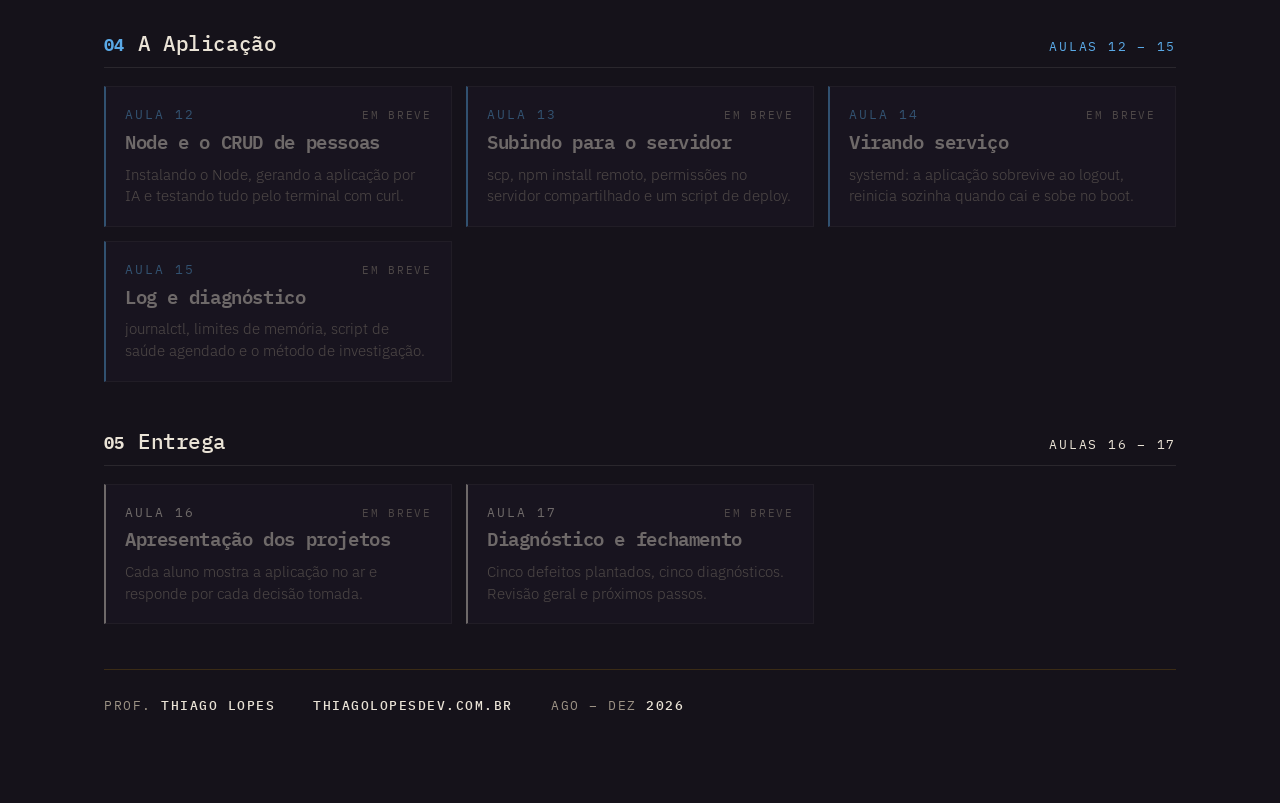
==== commit 57911c7d: "aula 4" ====
--- a/index.html
+++ b/index.html
@@ -67,7 +67,7 @@
   {
     n: '02', nome: 'Shell Script', cls: 'm2', faixa: 'Aulas 4 – 9',
     aulas: [
-      { id: '04', data: '31.08', pub: false, tt: 'O primeiro script',
+      { id: '04', data: '31.08', pub: true, tt: 'O primeiro script',
         ds: 'Shebang, variáveis, comentários e o chmod que transforma texto em programa.' },
       { id: '05', data: '14.09', pub: false, tt: 'Entrada de dados e cálculos',
         ds: 'read, argumentos, aritmética inteira, bc para decimais e printf para formatar.' },
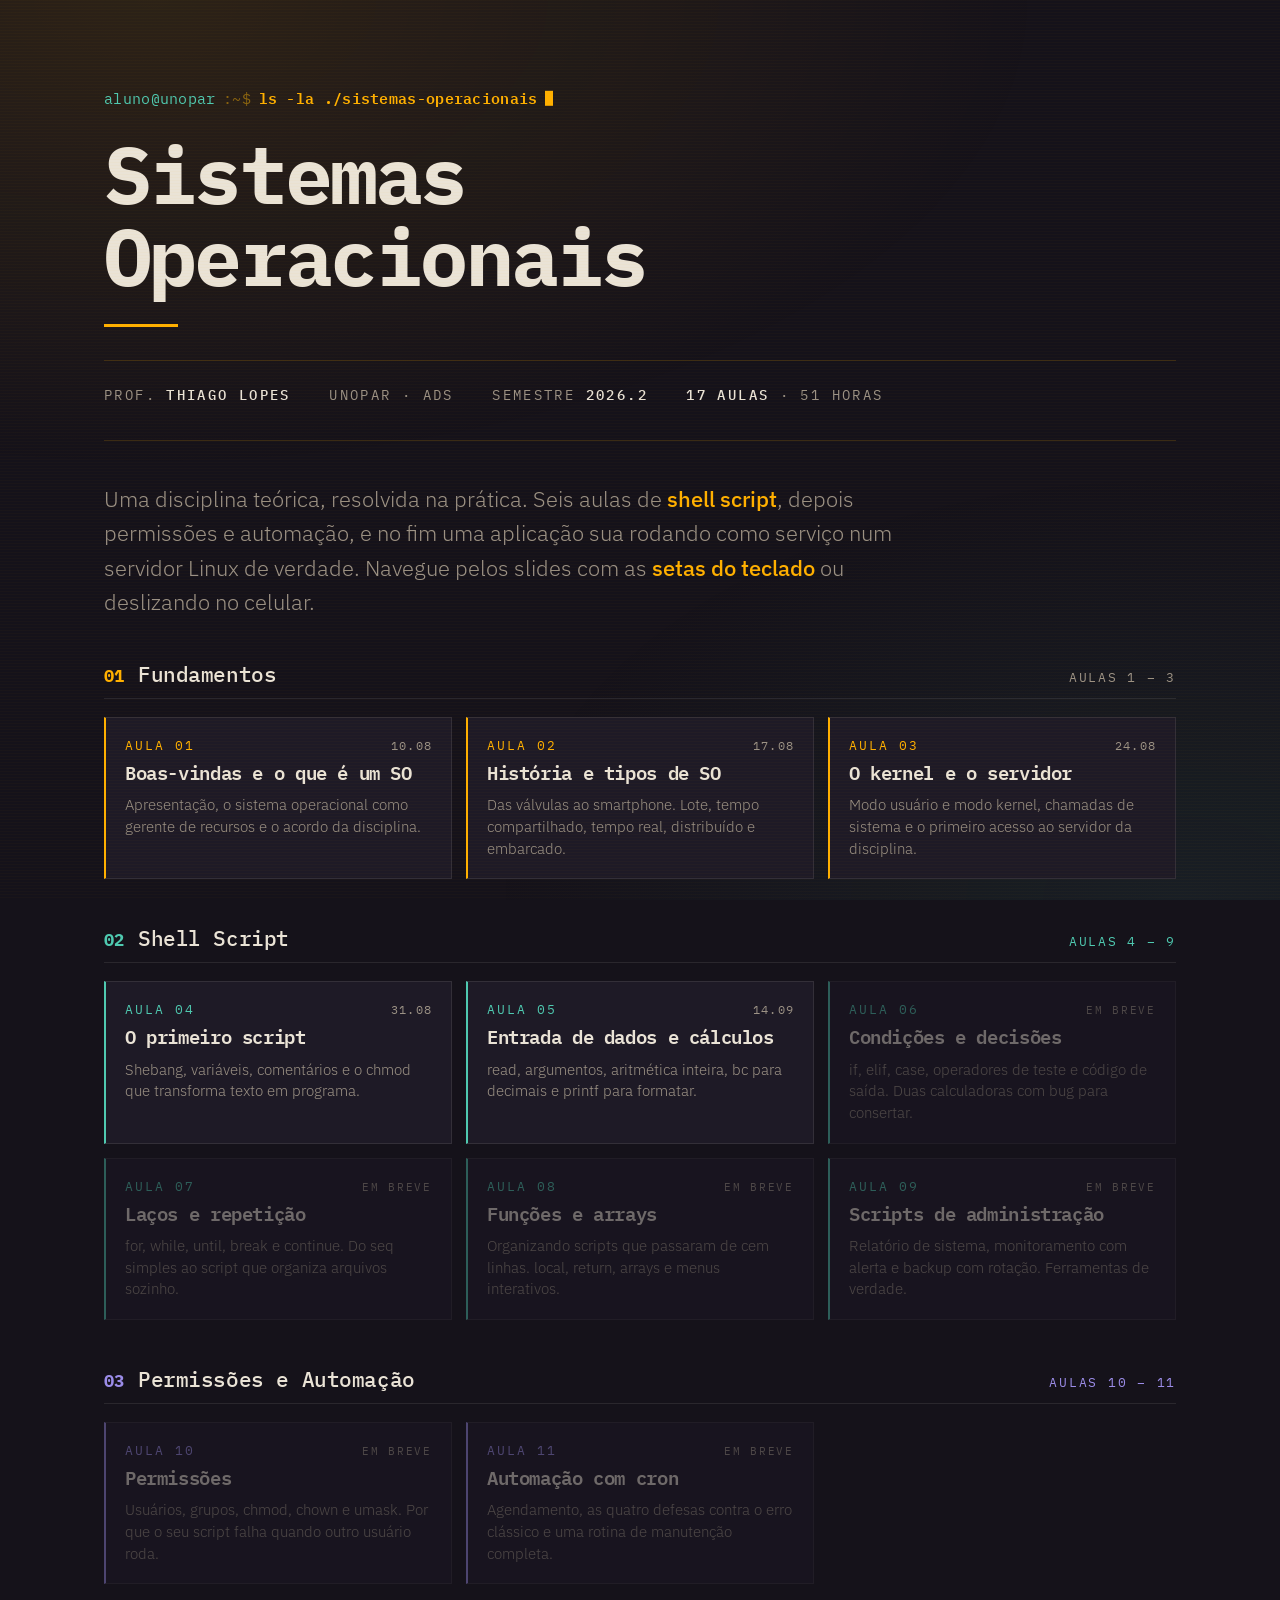
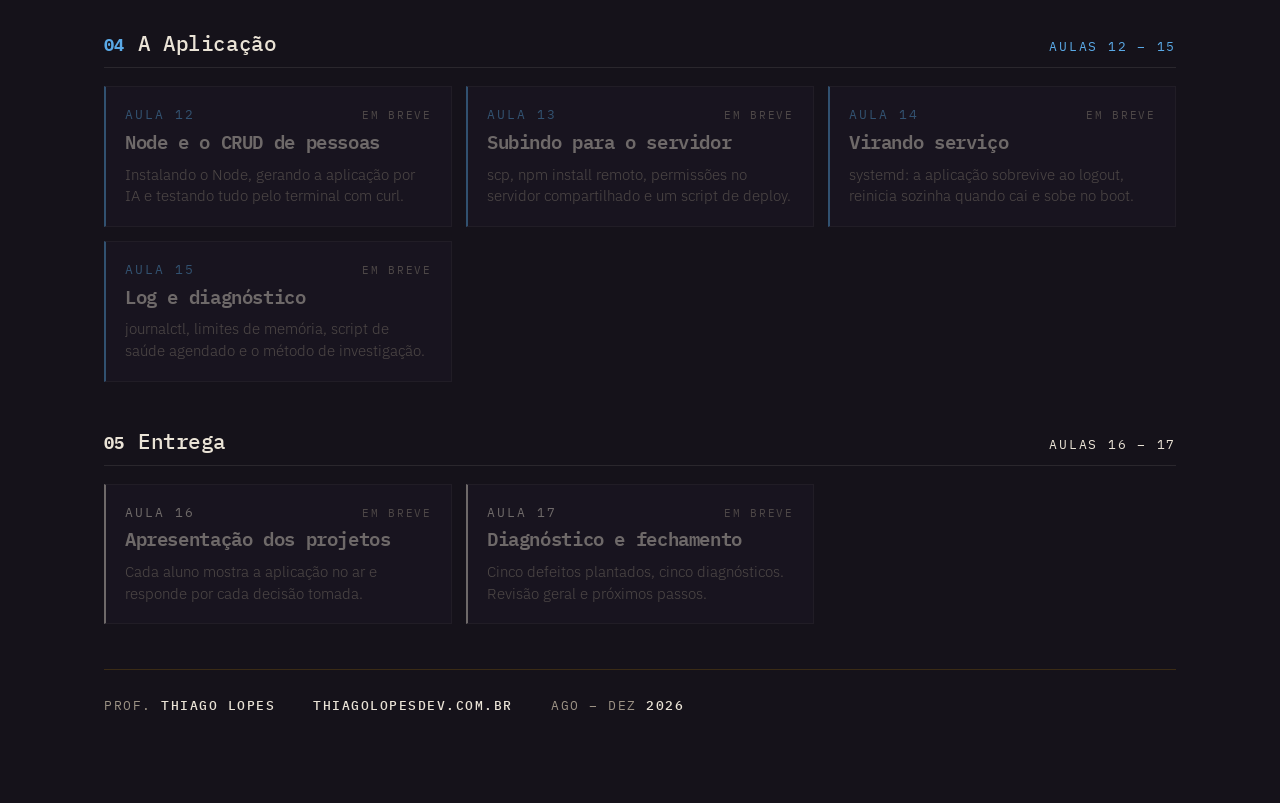
==== commit 61ba8d8d: "aula-5-liberada" ====
--- a/index.html
+++ b/index.html
@@ -69,7 +69,7 @@
     aulas: [
       { id: '04', data: '31.08', pub: true, tt: 'O primeiro script',
         ds: 'Shebang, variáveis, comentários e o chmod que transforma texto em programa.' },
-      { id: '05', data: '14.09', pub: false, tt: 'Entrada de dados e cálculos',
+      { id: '05', data: '14.09', pub: true, tt: 'Entrada de dados e cálculos',
         ds: 'read, argumentos, aritmética inteira, bc para decimais e printf para formatar.' },
       { id: '06', data: '21.09', pub: false, tt: 'Condições e decisões',
         ds: 'if, elif, case, operadores de teste e código de saída. Duas calculadoras com bug para consertar.' },
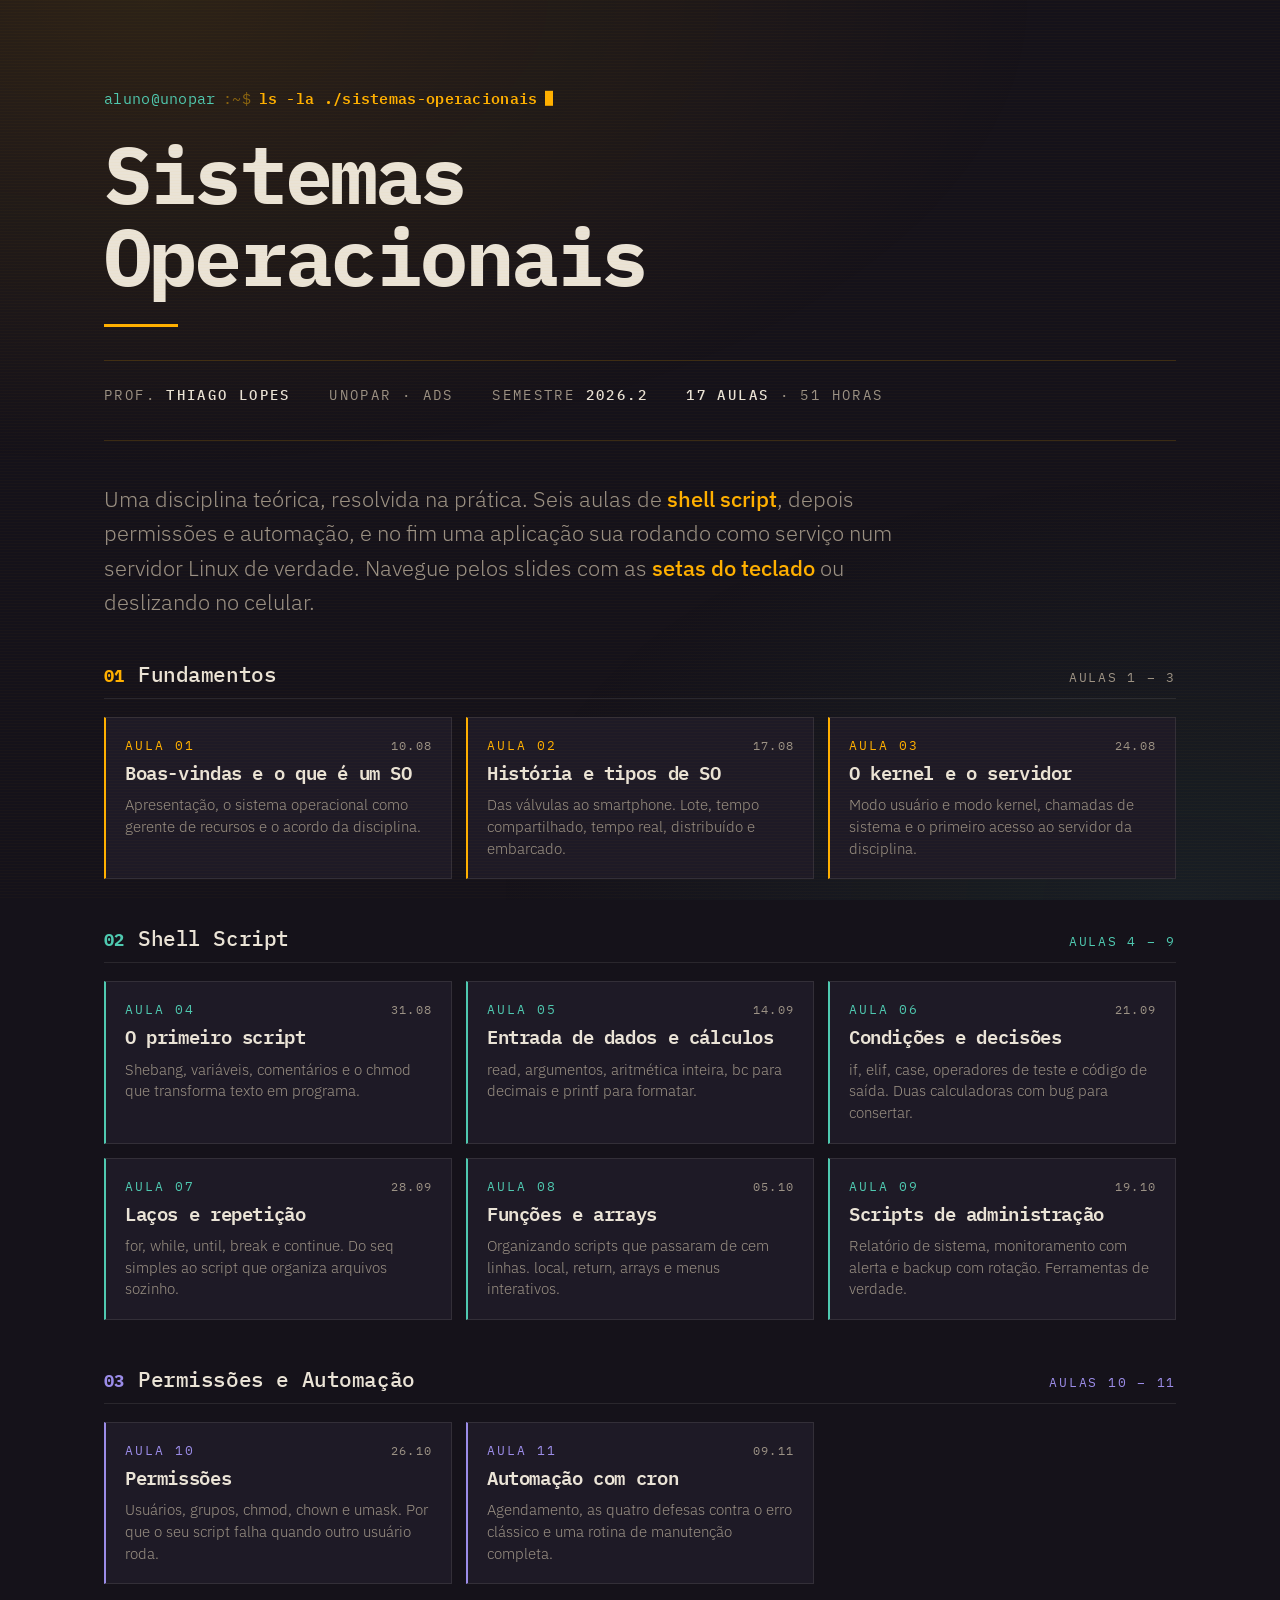
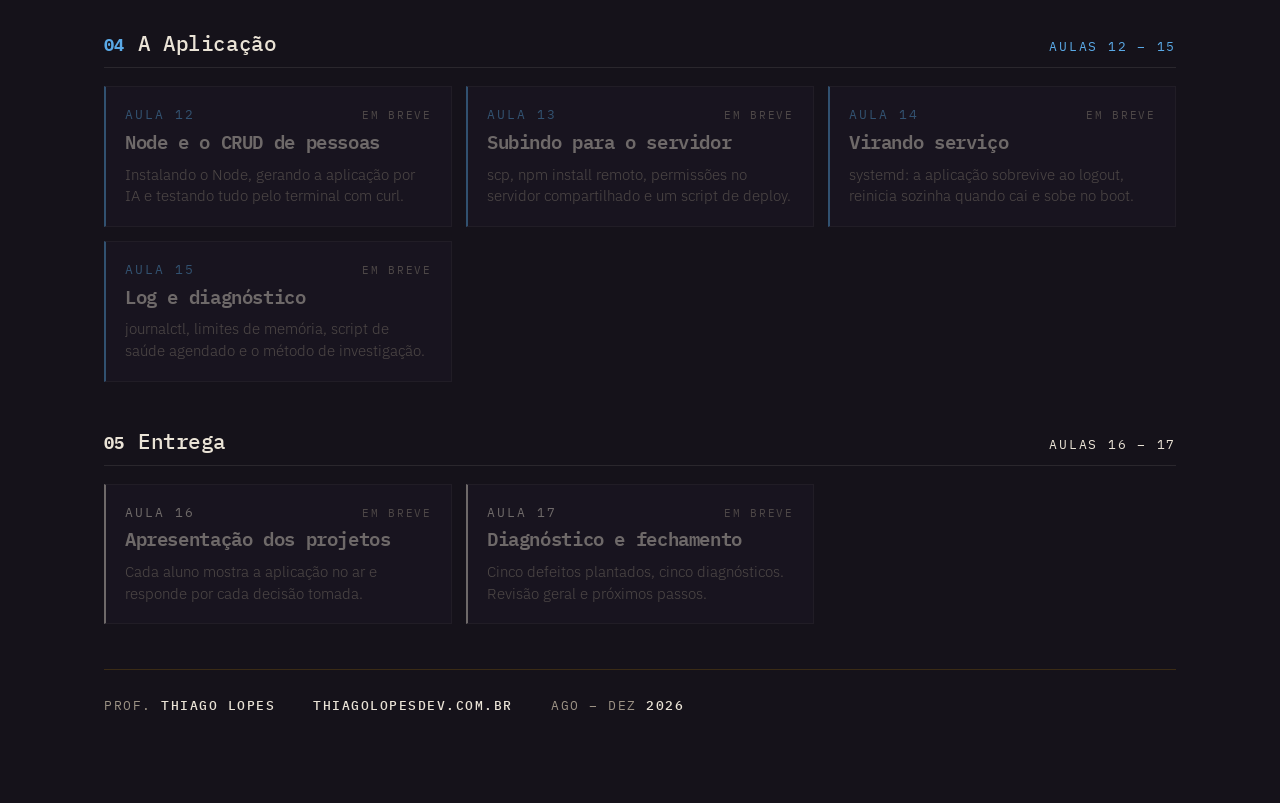
==== commit 5dd49f99: "Update index.html" ====
--- a/index.html
+++ b/index.html
@@ -71,22 +71,22 @@
         ds: 'Shebang, variáveis, comentários e o chmod que transforma texto em programa.' },
       { id: '05', data: '14.09', pub: true, tt: 'Entrada de dados e cálculos',
         ds: 'read, argumentos, aritmética inteira, bc para decimais e printf para formatar.' },
-      { id: '06', data: '21.09', pub: false, tt: 'Condições e decisões',
+      { id: '06', data: '21.09', pub: true, tt: 'Condições e decisões',
         ds: 'if, elif, case, operadores de teste e código de saída. Duas calculadoras com bug para consertar.' },
-      { id: '07', data: '28.09', pub: false, tt: 'Laços e repetição',
+      { id: '07', data: '28.09', pub: true, tt: 'Laços e repetição',
         ds: 'for, while, until, break e continue. Do seq simples ao script que organiza arquivos sozinho.' },
-      { id: '08', data: '05.10', pub: false, tt: 'Funções e arrays',
+      { id: '08', data: '05.10', pub: true, tt: 'Funções e arrays',
         ds: 'Organizando scripts que passaram de cem linhas. local, return, arrays e menus interativos.' },
-      { id: '09', data: '19.10', pub: false, tt: 'Scripts de administração',
+      { id: '09', data: '19.10', pub: true, tt: 'Scripts de administração',
         ds: 'Relatório de sistema, monitoramento com alerta e backup com rotação. Ferramentas de verdade.' }
     ]
   },
   {
     n: '03', nome: 'Permissões e Automação', cls: 'm3', faixa: 'Aulas 10 – 11',
     aulas: [
-      { id: '10', data: '26.10', pub: false, tt: 'Permissões',
+      { id: '10', data: '26.10', pub: true, tt: 'Permissões',
         ds: 'Usuários, grupos, chmod, chown e umask. Por que o seu script falha quando outro usuário roda.' },
-      { id: '11', data: '09.11', pub: false, tt: 'Automação com cron',
+      { id: '11', data: '09.11', pub: true, tt: 'Automação com cron',
         ds: 'Agendamento, as quatro defesas contra o erro clássico e uma rotina de manutenção completa.' }
     ]
   },
